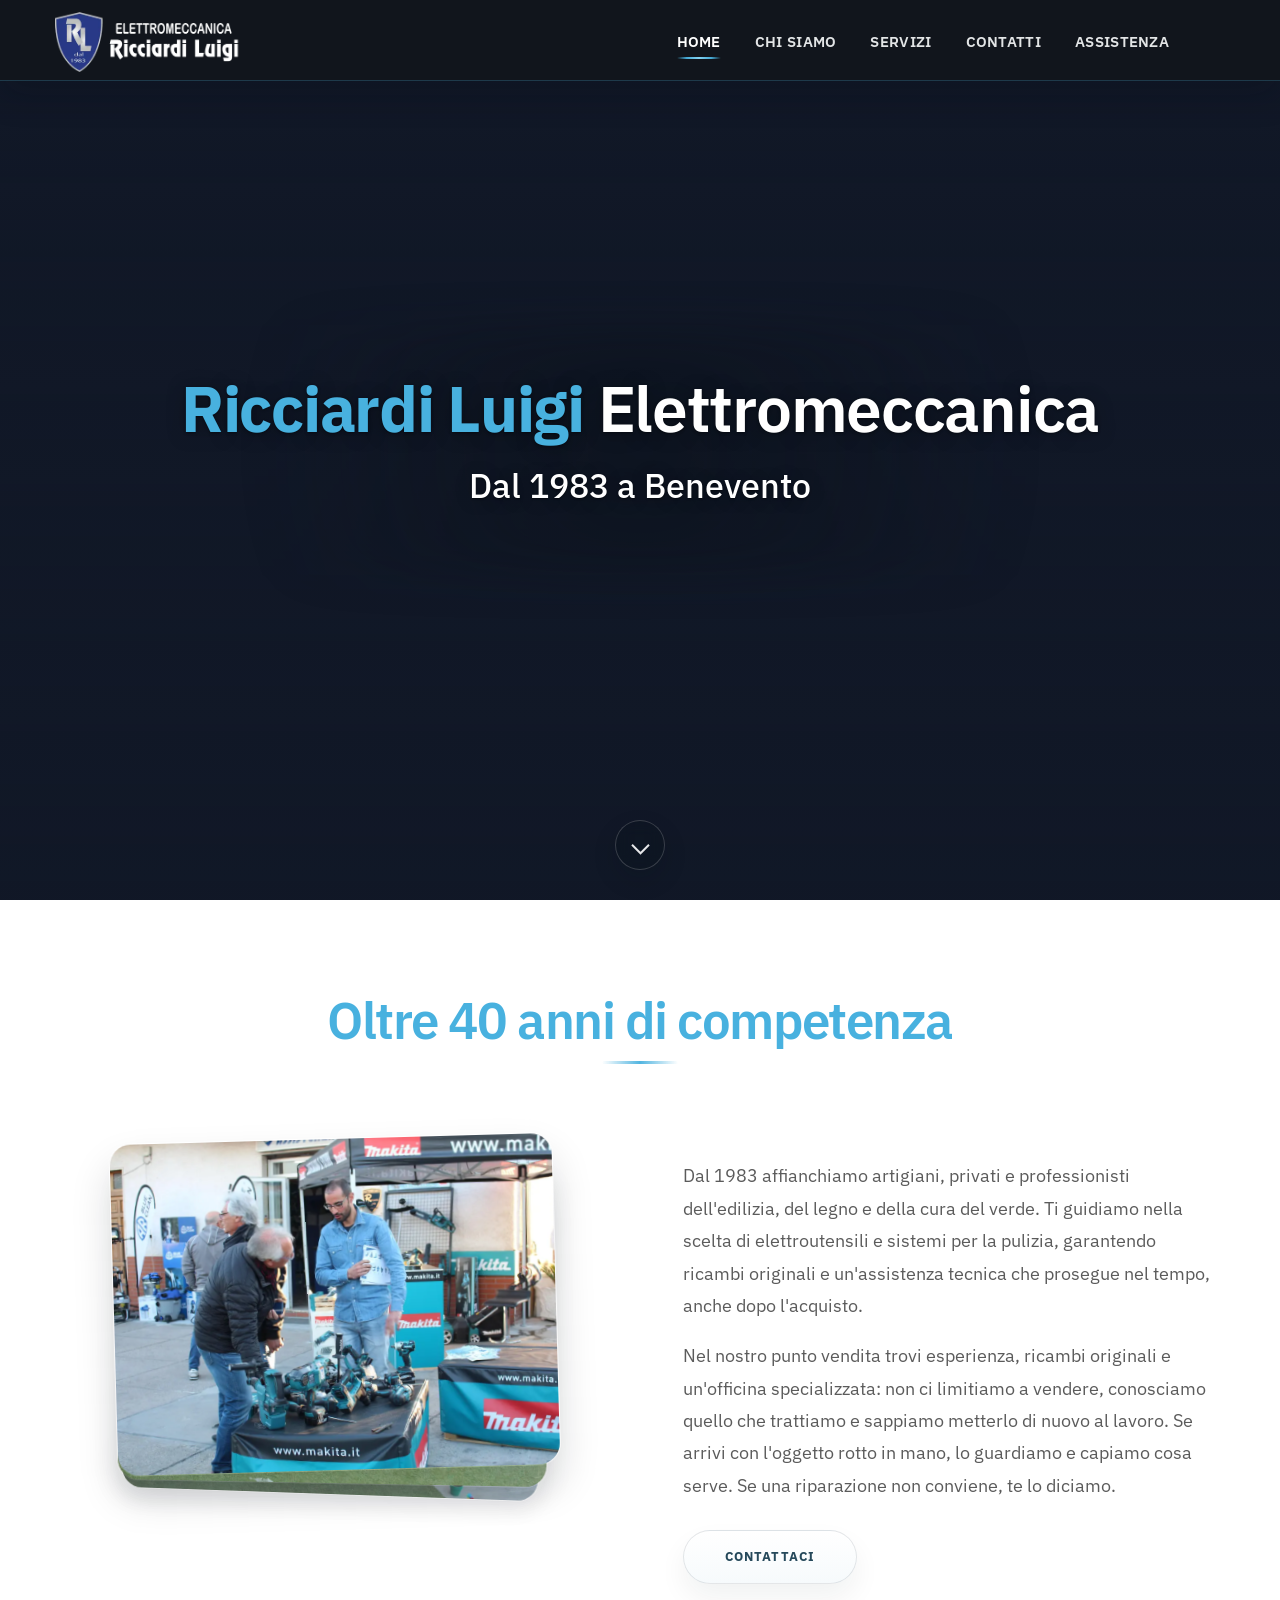
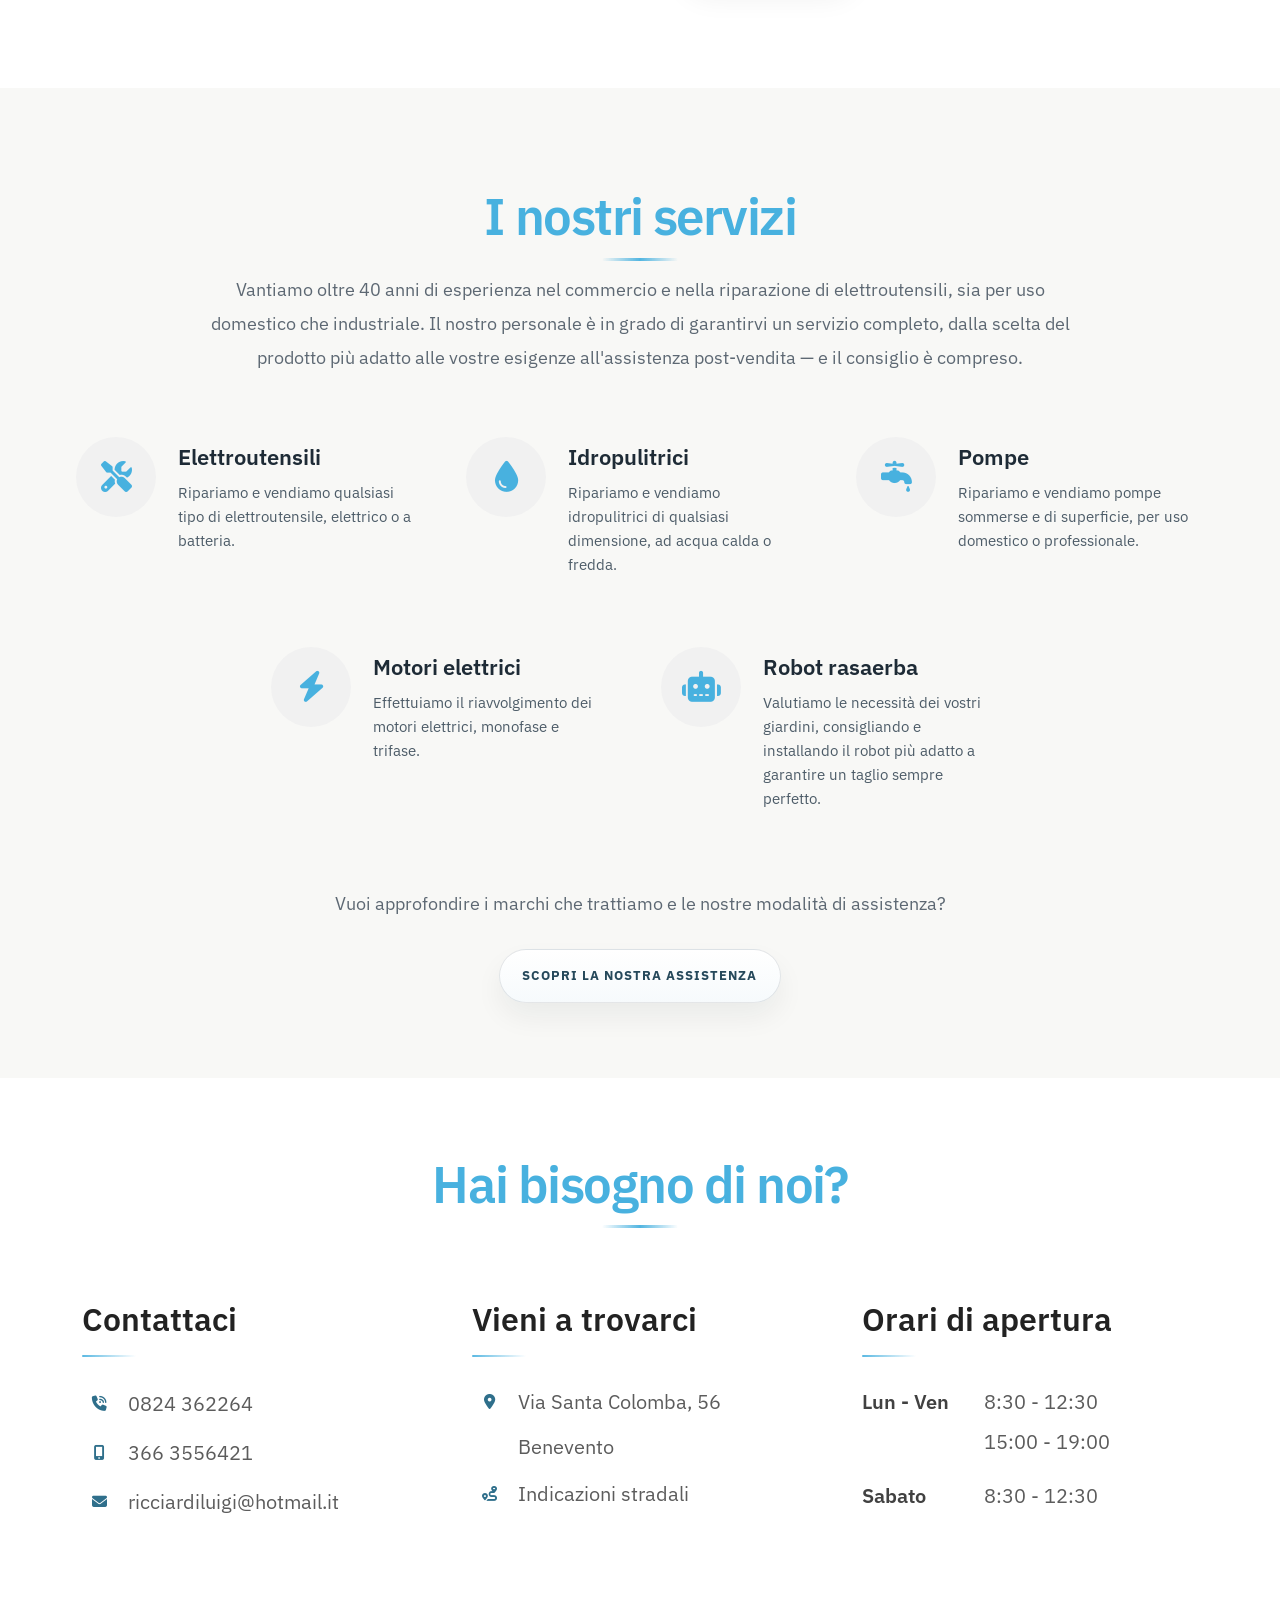
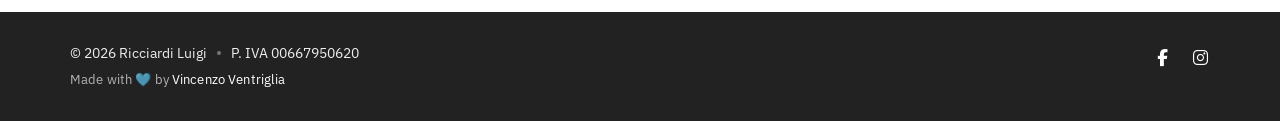
==== index.html @ 6ef73b4e "wider hero" ====
<!DOCTYPE html>
<html lang="it">
<head>
    <meta charset="utf-8">
    <meta name="viewport" content="width=device-width, initial-scale=1.0">
    <meta name="description" content="Assistenza tecnica autorizzata e vendita di elettroutensili, idropulitrici, pompe, robot rasaerba e motori elettrici a Benevento. Dal 1983.">
    <meta name="robots" content="index,follow,max-image-preview:large,max-snippet:-1,max-video-preview:-1">
    <meta name="author" content="Ricciardi Luigi Elettromeccanica">
    <meta name="application-name" content="Ricciardi Luigi Elettromeccanica">
    <meta name="apple-mobile-web-app-title" content="Ricciardi Luigi">
    <meta name="theme-color" content="#13161b">
    <title>Ricciardi Luigi Elettromeccanica | Assistenza e vendita a Benevento</title>
    <link rel="canonical" href="https://ricciardiluigi.it/">
    <link rel="alternate" hreflang="it-IT" href="https://ricciardiluigi.it/">
    <meta property="og:locale" content="it_IT">
    <meta property="og:type" content="website">
    <meta property="og:site_name" content="Ricciardi Luigi Elettromeccanica">
    <meta property="og:title" content="Ricciardi Luigi Elettromeccanica | Assistenza e vendita a Benevento">
    <meta property="og:description" content="Assistenza tecnica autorizzata e vendita di elettroutensili, idropulitrici, pompe, robot rasaerba e motori elettrici a Benevento. Dal 1983.">
    <meta property="og:url" content="https://ricciardiluigi.it/">
    <meta property="og:image" content="https://ricciardiluigi.it/images/about/about_1_desktop.webp">
    <meta property="og:image:secure_url" content="https://ricciardiluigi.it/images/about/about_1_desktop.webp">
    <meta property="og:image:alt" content="Ricciardi Luigi Elettromeccanica a Benevento">
    <meta name="twitter:card" content="summary_large_image">
    <meta name="twitter:title" content="Ricciardi Luigi Elettromeccanica | Assistenza e vendita a Benevento">
    <meta name="twitter:description" content="Assistenza tecnica autorizzata e vendita di elettroutensili, idropulitrici, pompe, robot rasaerba e motori elettrici a Benevento. Dal 1983.">
    <meta name="twitter:url" content="https://ricciardiluigi.it/">
    <meta name="twitter:image" content="https://ricciardiluigi.it/images/about/about_1_desktop.webp">
    <meta name="twitter:image:alt" content="Ricciardi Luigi Elettromeccanica a Benevento">
    <meta name="google-site-verification" content="jXuPhwhrOi7qUYsTatjvhVcsy7lvAktsvJ6uunIhx8E" />
    <link rel="preload" as="video" href="images/banner/banner_video_1.mp4" type="video/mp4">
    <script type="application/ld+json">
        {
            "@context": "https://schema.org",
            "@graph": [
                {
                    "@type": "WebSite",
                    "@id": "https://ricciardiluigi.it/#website",
                    "url": "https://ricciardiluigi.it/",
                    "name": "Ricciardi Luigi Elettromeccanica",
                    "alternateName": "Ricciardi Luigi",
                    "inLanguage": "it-IT"
                },
                {
                    "@type": "LocalBusiness",
                    "@id": "https://ricciardiluigi.it/#business",
                    "name": "Ricciardi Luigi Elettromeccanica",
                    "url": "https://ricciardiluigi.it/",
                    "image": "https://ricciardiluigi.it/images/about/about_1_desktop.webp",
                    "logo": "https://ricciardiluigi.it/images/logo_esteso.webp",
                    "description": "Assistenza tecnica autorizzata e vendita di elettroutensili, idropulitrici, pompe, robot rasaerba e motori elettrici a Benevento. Dal 1983.",
                    "telephone": "+39 0824 362264",
                    "email": "ricciardiluigi@hotmail.it",
                    "address": {
                        "@type": "PostalAddress",
                        "streetAddress": "Via Santa Colomba, 56",
                        "addressLocality": "Benevento",
                        "addressCountry": "IT"
                    },
                    "geo": {
                        "@type": "GeoCoordinates",
                        "latitude": 41.1160583,
                        "longitude": 14.7785231
                    },
                    "openingHoursSpecification": [
                        {
                            "@type": "OpeningHoursSpecification",
                            "dayOfWeek": [
                                "Monday",
                                "Tuesday",
                                "Wednesday",
                                "Thursday",
                                "Friday"
                            ],
                            "opens": "08:30",
                            "closes": "12:30"
                        },
                        {
                            "@type": "OpeningHoursSpecification",
                            "dayOfWeek": [
                                "Monday",
                                "Tuesday",
                                "Wednesday",
                                "Thursday",
                                "Friday"
                            ],
                            "opens": "15:00",
                            "closes": "19:00"
                        },
                        {
                            "@type": "OpeningHoursSpecification",
                            "dayOfWeek": "Saturday",
                            "opens": "08:30",
                            "closes": "12:30"
                        }
                    ],
                    "specialOpeningHoursSpecification": [
                        {
                            "@type": "OpeningHoursSpecification",
                            "dayOfWeek": "Saturday",
                            "opens": "00:00",
                            "closes": "00:00",
                            "validFrom": "2026-07-01",
                            "validThrough": "2026-08-31"
                        },
                        {
                            "@type": "OpeningHoursSpecification",
                            "dayOfWeek": [
                                "Monday",
                                "Tuesday",
                                "Wednesday",
                                "Thursday",
                                "Friday",
                                "Saturday",
                                "Sunday"
                            ],
                            "opens": "00:00",
                            "closes": "00:00",
                            "validFrom": "2026-08-08",
                            "validThrough": "2026-08-24"
                        }
                    ],
                    "sameAs": [
                        "https://www.facebook.com/ricciardiluigibn/",
                        "https://www.instagram.com/ricciardi_luigi_bn/"
                    ]
                }
            ]
        }
    </script>
	<!-- core CSS -->
    <link href="css/bootstrap.min.css" rel="stylesheet">
    <link rel="preconnect" href="https://fonts.googleapis.com">
    <link rel="preconnect" href="https://fonts.gstatic.com" crossorigin>
    <link href="https://fonts.googleapis.com/css2?family=IBM+Plex+Sans:wght@400;500;600;700&display=swap" rel="stylesheet">
    <link rel="preload" href="css/icons.css?v=20260712-01" as="style" onload="this.onload=null;this.rel='stylesheet'">
    <noscript><link href="css/icons.css?v=20260712-01" rel="stylesheet"></noscript>
    <link rel="preload" href="css/animate.min.css" as="style" onload="this.onload=null;this.rel='stylesheet'"> 
    <noscript><link href="css/animate.min.css" rel="stylesheet"></noscript>
    <link href="css/styles.css?v=20260721-04" rel="stylesheet"> 
    <link rel="icon" type="image/x-icon" href="/favicon.ico">
    <link rel="shortcut icon" href="/favicon.ico"> 
</head> 

<body id="home">

    <header id="header">
        <nav id="main-nav" class="navbar navbar-default navbar-fixed-top" role="banner">
            <div class="container">
                <div class="navbar-header">
                    <button type="button" class="navbar-toggle collapsed" data-toggle="collapse" data-target="#primary-nav" aria-expanded="false" aria-controls="primary-nav" aria-label="Apri menu">
                        <span class="sr-only">Apri menu di navigazione</span>
                        <span class="navbar-toggle__box" aria-hidden="true">
                            <span class="icon-bar"></span>
                            <span class="icon-bar"></span>
                            <span class="icon-bar"></span>
                        </span>
                    </button>
                    <a class="navbar-brand" href="/"><img src="images/logo_esteso.webp" alt="Ricciardi Luigi Elettromeccanica"></a>
                </div>
				
                <div id="primary-nav" class="collapse navbar-collapse navbar-right">
                    <ul class="nav navbar-nav">
                        <li class="scroll active"><a href="#home">Home</a></li> 
                        <li class="scroll nav-home-child"><a href="#about">Chi Siamo</a></li> 
                        <li class="scroll nav-home-child"><a href="#services">Servizi</a></li>
                        <li class="scroll nav-home-child"><a href="#contact-us">Contatti</a></li>
                        <li><a href="assistenza/index.html">Assistenza</a></li>
                        <li class="nav-mobile-only nav-assistenza-child"><a href="assistenza/index.html#domande-ricorrenti">Domande frequenti</a></li>
                        <!-- <li><a href="news/index.html">News</a></li> -->
                    </ul>
                </div>
            </div><!--/.container-->
        </nav><!--/nav-->
    </header><!--/header-->

    <section id="hero-banner">
                <div class="hero-mobile-slider is-booting" aria-hidden="true">
                    <div class="hero-mobile-slide is-active">
                        <video class="hero-mobile-video" autoplay muted playsinline preload="auto">
                            <source src="images/banner/banner_video_1.mp4" type="video/mp4">
                        </video>
                    </div>
                    <div class="hero-mobile-slide">
                        <video class="hero-mobile-video" muted playsinline preload="metadata">
                            <source src="images/banner/banner_video_2.mp4" type="video/mp4">
                        </video>
                    </div>
                    <div class="hero-mobile-slide">
                        <video class="hero-mobile-video" muted playsinline preload="metadata">
                            <source src="images/banner/banner_video_3.mp4" type="video/mp4">
                        </video>
                    </div>
                    <div class="hero-mobile-slide">
                        <video class="hero-mobile-video" muted playsinline preload="metadata">
                            <source src="images/banner/banner_video_4.mp4" type="video/mp4">
                        </video>
                    </div>
                </div>
            <div class="banner-inner">
                    <div class="container">
                        <div class="row">
                            <div class="col-sm-12">
                                    <h1><b>Ricciardi Luigi</b> Elettromeccanica</h1>
                                    <p>Dal 1983 a Benevento</p>
                            </div>
                        </div>
                    </div>
                    <a class="hero-scroll-cue" href="#about" aria-label="Scorri alla sezione Chi siamo">
                        <span class="hero-scroll-cue__arrow" aria-hidden="true"></span>
                    </a>
                </div>
    </section><!--/#main-slider-->
     
 <section id="about">
        <div class="container">

            <div class="section-header">
                <h2 class="section-title wow fadeInDown">Oltre 40 anni di competenza</h2>
                <!-- <p class="wow fadeInDown">Dal 1983 affianchiamo professionisti dell'edilizia, del legno e 
                    del giardinaggio con strumenti, ricambi e assistenza tecnica autorizzata. -->
            </div>

            <div class="about-showcase row">
                <div class="col-md-6 wow fadeInLeft" data-wow-duration="500ms" data-wow-delay="0ms">
                    <div class="about-visual">
                        <div class="about-stack" aria-label="Galleria fotografica aziendale">
                            <figure class="about-stack__card about-stack__card--detail-left is-back">
                                <div class="about-stack__media">
                                    <picture>
                                        <source media="(max-width: 767px)" srcset="images/about/about_2_mobile.webp" type="image/webp">
                                        <img class="img-responsive" src="images/about/about_2_desktop.webp" alt="" loading="eager" decoding="async">
                                    </picture>
                                </div>
                            </figure>
                            <figure class="about-stack__card about-stack__card--detail-right is-middle">
                                <div class="about-stack__media">
                                    <picture>
                                        <source media="(max-width: 767px)" srcset="images/about/about_3_mobile.webp" type="image/webp">
                                        <img class="img-responsive" src="images/about/about_3_desktop.webp" alt="" loading="eager" decoding="async">
                                    </picture>
                                </div>
                            </figure>
                            <figure class="about-stack__card about-stack__card--detail-center is-front">
                                <div class="about-stack__media">
                                    <picture>
                                        <source media="(max-width: 767px)" srcset="images/about/about_1_mobile.webp" type="image/webp">
                                        <img class="img-responsive" src="images/about/about_1_desktop.webp" alt="Azienda Ricciardi" loading="eager" fetchpriority="high" decoding="async">
                                    </picture>
                                </div>
                            </figure>
                        </div>
                    </div>
                </div>

                <div class="col-md-6 wow fadeInRight" data-wow-duration="500ms" data-wow-delay="80ms">
                    <div class="about-card">
                        <p>
                            Dal 1983 affianchiamo artigiani, privati e professionisti dell'edilizia, del legno e della cura del verde.
                            Ti guidiamo nella scelta di elettroutensili e sistemi per la pulizia, garantendo ricambi originali e un'assistenza tecnica 
                            che prosegue nel tempo, anche dopo l'acquisto.
                        </p>
                        <p>
                            Nel nostro punto vendita trovi esperienza, ricambi originali e un'officina specializzata: non ci limitiamo a vendere, conosciamo quello che trattiamo e sappiamo metterlo di nuovo al lavoro.
                            Se arrivi con l'oggetto rotto in mano, lo guardiamo e capiamo cosa serve. Se una riparazione non conviene, te lo diciamo.
                        </p>
                        <a class="about-link" href="#contact-us">Contattaci</a>
                    </div>
                </div>
            </div>
        </div>
    </section><!--/#about-->

 <section id="services" >
        <div class="container">

            <div class="section-header">
                <h2 class="section-title wow fadeInDown">I nostri servizi</h2>
                <p class="wow fadeInDown">Vantiamo oltre 40 anni di esperienza nel commercio e nella riparazione di elettroutensili, sia per uso domestico che industriale. Il nostro personale è in grado di garantirvi un servizio completo, dalla scelta del prodotto più adatto alle vostre esigenze all'assistenza post-vendita — e il consiglio è compreso.
                </p>
            </div>

            <div class="row">
                <div class="features">
                    <div class="col-md-4 col-sm-6 wow fadeInUp" data-wow-duration="300ms" data-wow-delay="0ms">
                        <div class="media service-box">
                            <div class="pull-left">
                                <i class="fa-solid fa-screwdriver-wrench"></i>
                            </div>
                            <div class="media-body">
                                <h4 class="media-heading">Elettroutensili</h4>
                                <p>Ripariamo e vendiamo qualsiasi tipo di elettroutensile, elettrico o a batteria.</p>
                            </div>
                        </div>
                    </div><!--/.col-md-4-->

                    <div class="col-md-4 col-sm-6 wow fadeInUp" data-wow-duration="300ms" data-wow-delay="100ms">
                        <div class="media service-box">
                            <div class="pull-left">
                                <i class="fa-solid fa-droplet"></i>
                            </div>
                            <div class="media-body">
                                <h4 class="media-heading">Idropulitrici</h4>
                                <p>Ripariamo e vendiamo idropulitrici di qualsiasi dimensione, ad acqua calda o fredda.</p>
                            </div>
                        </div>
                    </div><!--/.col-md-4-->

                    <div class="col-md-4 col-sm-6 wow fadeInUp" data-wow-duration="300ms" data-wow-delay="200ms">
                        <div class="media service-box">
                            <div class="pull-left">
                                <i class="fa-solid fa-faucet-drip"></i>
                            </div>
                            <div class="media-body">
                                <h4 class="media-heading">Pompe</h4>
                                <p>Ripariamo e vendiamo pompe sommerse e di superficie, per uso domestico o professionale.</p>
                            </div>
                        </div>
                    </div><!--/.col-md-4-->
                
                    <div class="col-md-4 col-sm-6 wow fadeInUp" data-wow-duration="300ms" data-wow-delay="300ms">
                        <div class="media service-box">
                            <div class="pull-left">
                                <i class="fa-solid fa-bolt"></i>
                            </div>
                            <div class="media-body">
                                <h4 class="media-heading">Motori elettrici</h4>
                                <p>Effettuiamo il riavvolgimento dei motori elettrici, monofase e trifase.</p>
                            </div>
                        </div>
                    </div><!--/.col-md-4-->

                    <div class="col-md-4 col-sm-6 wow fadeInUp" data-wow-duration="300ms" data-wow-delay="400ms">
                        <div class="media service-box">
                            <div class="pull-left">
                                <i class="fa-solid fa-robot"></i>
                            </div>
                            <div class="media-body">
                                <h4 class="media-heading">Robot rasaerba</h4>
                                <p>Valutiamo le necessità dei vostri giardini, consigliando e installando il robot più adatto a garantire un taglio sempre perfetto.</p>
                            </div>
                        </div>
                    </div><!--/.col-md-4-->

                </div>
            </div><!--/.row-->
            <div class="services-area__footer wow fadeInUp" data-wow-duration="400ms" data-wow-delay="80ms">
                <p>Vuoi approfondire i marchi che trattiamo e le nostre modalità di assistenza?</p>
                <a class="brand-area__cta" href="assistenza/index.html">Scopri la nostra assistenza</a>
            </div>
        </div><!--/.container-->
    </section><!--/#services-->

    <section id="contact-us">
        <div class="container">
            <div class="section-header">
                <h2 class="section-title wow fadeInDown">Hai bisogno di noi?</h2>
            </div>
        </div>
    </section>


    <section id="contact">
        <div class="container">
            <div class="contact-info">
                <div class="row">
                    <div class="col-sm-4">
                        <div class="contact-card wow fadeInUp" data-wow-duration="400ms" data-wow-delay="0ms">
                            <h3>Contattaci</h3>
                            <div class="contact-lines">
                                <p><a href="tel:+390824362264"><i class="fa-solid fa-phone-volume"></i>0824 362264</a></p>
                                <p><a href="tel:+393663556421"><i class="fa-solid fa-mobile-screen-button"></i>366 3556421</a></p>
                                <p><a href="mailto:ricciardiluigi@hotmail.it"><i class="fa-solid fa-envelope"></i>ricciardiluigi@hotmail.it</a></p>
                            </div>
                        </div>
                    </div>
                    <div class="col-sm-4">
                        <div class="contact-card wow fadeInUp" data-wow-duration="400ms" data-wow-delay="100ms">
                            <h3>Vieni a trovarci</h3>
                            <div class="contact-lines">
                                <p class="contact-lines__row"><i class="fa-solid fa-location-dot"></i><span class="contact-lines__text">Via Santa Colomba, 56</span></p>
                                <p class="contact-lines__row contact-lines__row--offset"><span class="contact-lines__text">Benevento</span></p>
                                <p><a href="https://www.google.com/maps/place/Ricciardi+Luigi+-+Elettromeccanica/@41.1159804,14.778148,19.75z/data=!3m1!5s0x133a30992977e887:0xa5146629eb7966c3!4m6!3m5!1s0x133a309fc67f7187:0xf5bf01117de4bbf4!8m2!3d41.1160583!4d14.7785231!16s%2Fg%2F1hc1ps30x" target="_blank" rel="noopener noreferrer"><i class="fa-solid fa-route"></i>Indicazioni stradali</a></p>
                            </div>
                        </div>
                    </div>
                    <div class="col-sm-4">
                        <div class="contact-card wow fadeInUp" data-wow-duration="400ms" data-wow-delay="200ms">
                            <h3>Orari di apertura</h3>
                            <div class="contact-lines contact-hours">
                                <div class="contact-hours__item">
                                    <span class="contact-hours__day">Lun - Ven</span>
                                    <span class="contact-hours__time">8:30 - 12:30</span>
                                    <span class="contact-hours__time contact-hours__time--secondary">15:00 - 19:00</span>
                                </div>
                                <div class="contact-hours__item">
                                    <span class="contact-hours__day">Sabato</span>
                                    <span class="contact-hours__time">8:30 - 12:30</span>
                                </div>
                            </div>
                        </div>
                    </div>
                </div>
            </div>
        </div>   
   </section><!--/#bottom-->

    <footer id="footer">
        <div class="container">
            <div class="row">
                <div class="col-sm-6">
                    <div class="footer-meta">
                        <div class="footer-meta__legal">
                            <span>&copy; 2026 Ricciardi Luigi</span>
                            <span class="footer-meta__separator" aria-hidden="true"></span>
                            <span>P. IVA 00667950620</span>
                        </div>
                        <div class="footer-meta__credit">Made with &#129653; by <a href="https://viventriglia.github.io/portfolio/" target="_blank" rel="noopener noreferrer">Vincenzo Ventriglia</a></div>
                    </div>
                </div>
                <div class="col-sm-6">
                    <ul class="social-icons">
                        <li><a href="https://www.facebook.com/ricciardiluigibn/" aria-label="Facebook"><i class="fa-brands fa-facebook-f"></i></a></li>
                        <li><a href="https://www.instagram.com/ricciardi_luigi_bn/" aria-label="Instagram"><i class="fa-brands fa-instagram"></i></a></li>
                    </ul>
                </div>
            </div>
        </div>
    </footer><!--/#footer-->

    <a id="tohash" class="back-to-top" href="#home" aria-label="Torna in alto">
        <svg class="back-to-top__progress" viewBox="0 0 60 60" aria-hidden="true" focusable="false">
            <circle class="back-to-top__progress-track" cx="30" cy="30" r="27"></circle>
            <circle class="back-to-top__progress-circle" cx="30" cy="30" r="27"></circle>
        </svg>
        <i class="fa-solid fa-arrow-up" aria-hidden="true"></i>
    </a>

    <script src="js/jquery.js"></script>
    <script src="js/bootstrap.min.js"></script> 
    <script src="js/wow.min.js"></script>
    <script src="js/custom-scripts.js?v=20260712-02"></script>
</body>
</html>
---- css/icons.css ----
/*!
 * Local icon subset based on Font Awesome Free 6.7.2.
 * Keeps the same visual rendering while loading only the icons used on this site.
 */

@font-face {
  font-family: "Ricciardi Icons Solid";
  font-style: normal;
  font-weight: 900;
  font-display: block;
  src: url("../webfonts/fa-solid-900.woff2") format("woff2");
}

@font-face {
  font-family: "Ricciardi Icons Brands";
  font-style: normal;
  font-weight: 400;
  font-display: block;
  src: url("../webfonts/fa-brands-400.woff2") format("woff2");
}

.fa-solid,
.fa-brands {
  -webkit-font-smoothing: antialiased;
  -moz-osx-font-smoothing: grayscale;
  display: inline-block;
  font-style: normal;
  font-variant: normal;
  line-height: 1;
  text-rendering: auto;
}

.fa-solid {
  font-family: "Ricciardi Icons Solid";
  font-weight: 900;
}

.fa-brands {
  font-family: "Ricciardi Icons Brands";
  font-weight: 400;
}

.fa-solid::before,
.fa-brands::before {
  content: var(--fa);
}

.fa-house { --fa: "\f015"; }
.fa-screwdriver-wrench { --fa: "\f7d9"; }
.fa-droplet { --fa: "\f043"; }
.fa-faucet-drip { --fa: "\e006"; }
.fa-bolt { --fa: "\f0e7"; }
.fa-robot { --fa: "\f544"; }
.fa-chevron-left { --fa: "\f053"; }
.fa-chevron-right { --fa: "\f054"; }
.fa-phone-volume { --fa: "\f2a0"; }
.fa-mobile-screen-button { --fa: "\f3cd"; }
.fa-envelope { --fa: "\f0e0"; }
.fa-location-dot { --fa: "\f3c5"; }
.fa-route { --fa: "\f4d7"; }
.fa-sailboat { --fa: "\e445"; }
.fa-facebook-f { --fa: "\f39e"; }
.fa-instagram { --fa: "\f16d"; }
.fa-arrow-up { --fa: "\f062"; }
---- css/icons.css ----
/*!
 * Local icon subset based on Font Awesome Free 6.7.2.
 * Keeps the same visual rendering while loading only the icons used on this site.
 */

@font-face {
  font-family: "Ricciardi Icons Solid";
  font-style: normal;
  font-weight: 900;
  font-display: block;
  src: url("../webfonts/fa-solid-900.woff2") format("woff2");
}

@font-face {
  font-family: "Ricciardi Icons Brands";
  font-style: normal;
  font-weight: 400;
  font-display: block;
  src: url("../webfonts/fa-brands-400.woff2") format("woff2");
}

.fa-solid,
.fa-brands {
  -webkit-font-smoothing: antialiased;
  -moz-osx-font-smoothing: grayscale;
  display: inline-block;
  font-style: normal;
  font-variant: normal;
  line-height: 1;
  text-rendering: auto;
}

.fa-solid {
  font-family: "Ricciardi Icons Solid";
  font-weight: 900;
}

.fa-brands {
  font-family: "Ricciardi Icons Brands";
  font-weight: 400;
}

.fa-solid::before,
.fa-brands::before {
  content: var(--fa);
}

.fa-house { --fa: "\f015"; }
.fa-screwdriver-wrench { --fa: "\f7d9"; }
.fa-droplet { --fa: "\f043"; }
.fa-faucet-drip { --fa: "\e006"; }
.fa-bolt { --fa: "\f0e7"; }
.fa-robot { --fa: "\f544"; }
.fa-chevron-left { --fa: "\f053"; }
.fa-chevron-right { --fa: "\f054"; }
.fa-phone-volume { --fa: "\f2a0"; }
.fa-mobile-screen-button { --fa: "\f3cd"; }
.fa-envelope { --fa: "\f0e0"; }
.fa-location-dot { --fa: "\f3c5"; }
.fa-route { --fa: "\f4d7"; }
.fa-sailboat { --fa: "\e445"; }
.fa-facebook-f { --fa: "\f39e"; }
.fa-instagram { --fa: "\f16d"; }
.fa-arrow-up { --fa: "\f062"; }
---- css/styles.css ----
/*
Author: webthemez.com
Author URL: http://webthemez.com
*/
/*************************
*******Typography******
**************************/
html,
body {
  overflow-x: hidden;
}

body {
  padding-top: 100px;
  background: #fff;
  font-family: 'IBM Plex Sans', sans-serif;
  font-weight: 400;
  color: #282828;
  line-height: 26px;
  padding: 0;
}
h1,
h2,
h3,
h4,
h5,
h6 {
  font-weight: 600;
  font-family: 'IBM Plex Sans', sans-serif;
}
a {
  color: #45aed6;
  -webkit-transition: color 400ms, background-color 400ms;
  -moz-transition: color 400ms, background-color 400ms;
  -o-transition: color 400ms, background-color 400ms;
  transition: color 400ms, background-color 400ms;
}
a:hover,
a:focus {
  text-decoration: none;
  color: #2a95be;
}
hr {
  border-top: 1px solid #e5e5e5;
  border-bottom: 1px solid #fff;
}
.section-header {
  display: grid;
  justify-items: center;
  row-gap: 28px;
  margin-bottom: 56px;
}
.section-header p{
  max-width: 860px;
  margin: 0 auto;
  text-align:center;
  font-size: 18px;
  line-height: 1.9;
  color: #5d6873;
}
.section-header .section-title {
  font-size: clamp(38px, 4vw, 56px);
  color: #48B1DF;
  position: relative;
  padding-bottom: 0;
  margin: 0;
  display: block;
  text-align: center;
  border-bottom: 0;
  letter-spacing: -0.03em;
}
.section-header .section-title:before {
  content: "";
  position: absolute;
  left: 50%;
  bottom: -16px;
  width: 76px;
  height: 3px;
  transform: translateX(-50%);
  background: linear-gradient(90deg, rgba(72, 177, 223, 0), rgba(72, 177, 223, 0.95) 50%, rgba(72, 177, 223, 0));
  border-radius: 999px;
  margin: 0 auto;
}

.navbar-nav>li>a {
text-transform: uppercase;
}
/*************************
*******Header******
**************************/
#main-nav.navbar-default {
  background: rgba(19, 22, 27, 0.96);
  border-bottom: 1px solid rgba(72, 177, 223, 0.28);
  will-change: transform;
  -webkit-backface-visibility: hidden;
  backface-visibility: hidden;
}
.navbar.navbar-default {
  border: 0;
  border-radius: 0;
  margin-bottom: 0;
}
.navbar-default .navbar-collapse,
.navbar-default .navbar-form {
  border-color: transparent;
}
.navbar.navbar-default .navbar-toggle {
  width: 50px;
  height: 46px;
  margin: 18px 15px 0 0;
  padding: 0;
  border: 1px solid rgba(72, 177, 223, 0.22);
  border-radius: 14px;
  background: rgba(255, 255, 255, 0.04);
  transition: background-color 220ms ease, border-color 220ms ease, transform 220ms ease;
}
.navbar.navbar-default .navbar-toggle:hover,
.navbar.navbar-default .navbar-toggle:focus {
  background: rgba(72, 177, 223, 0.12);
  border-color: rgba(72, 177, 223, 0.42);
}
.navbar.navbar-default .navbar-toggle:focus {
  outline: none;
}
.navbar-toggle__box {
  position: relative;
  display: block;
  width: 20px;
  height: 14px;
  margin: 0 auto;
}
.navbar.navbar-default .navbar-toggle .icon-bar {
  position: absolute;
  left: 0;
  width: 100%;
  height: 2px;
  margin: 0;
  border-radius: 999px;
  background: #f6fbff;
  transition: top 220ms ease, transform 220ms ease, opacity 180ms ease, background-color 220ms ease;
}
.navbar.navbar-default .navbar-toggle .icon-bar:nth-child(1) {
  top: 0;
}
.navbar.navbar-default .navbar-toggle .icon-bar:nth-child(2) {
  top: 6px;
}
.navbar.navbar-default .navbar-toggle .icon-bar:nth-child(3) {
  top: 12px;
}
.navbar.navbar-default .navbar-toggle:not(.collapsed) .icon-bar:nth-child(1) {
  top: 6px;
  transform: rotate(45deg);
}
.navbar.navbar-default .navbar-toggle:not(.collapsed) .icon-bar:nth-child(2) {
  opacity: 0;
}
.navbar.navbar-default .navbar-toggle:not(.collapsed) .icon-bar:nth-child(3) {
  top: 6px;
  transform: rotate(-45deg);
}
.navbar.navbar-default .navbar-brand {
  height: auto;
  padding: 10px 15px 8px;
}
.navbar-brand img {
  height: 60px;
  max-width: 240px;
  width: auto;
  display: block;
}
#main-nav.navbar-default .navbar-collapse {
  clear: both;
  margin: 10px 15px 14px;
  padding: 10px;
  border-top: 0;
  border-radius: 20px;
  background: rgba(16, 19, 24, 0.96);
  box-shadow: 0 18px 40px rgba(10, 15, 20, 0.26);
}
#main-nav.navbar-default .navbar-nav {
  float: none;
  margin: 0;
}
#main-nav.navbar-default .navbar-nav > li {
  float: none;
  border: 0;
}
#main-nav.navbar-default .navbar-nav > li + li {
  margin-top: 4px;
}
#main-nav.navbar-default .navbar-nav > li > a {
  position: relative;
  padding: 14px 16px;
  border-radius: 14px;
  background: transparent;
  color: rgba(245, 247, 248, 0.92);
  font-size: 14px;
  font-weight: 600;
  letter-spacing: 0.04em;
  transition: color 220ms ease, background-color 220ms ease, box-shadow 220ms ease;
}
#main-nav.navbar-default .navbar-nav > li > a.nav-home-link {
  min-width: 50px;
  text-align: center;
}
#main-nav.navbar-default .navbar-nav > li > a.nav-home-link i {
  font-size: 16px;
  vertical-align: middle;
}
#main-nav.navbar-default .navbar-nav > li > a:hover,
#main-nav.navbar-default .navbar-nav > li > a:focus {
  color: #ffffff;
  background: rgba(72, 177, 223, 0.12);
}
#main-nav.navbar-default .navbar-nav > li.active > a,
#main-nav.navbar-default .navbar-nav > li.open > a {
  color: #ffffff;
  background: rgba(72, 177, 223, 0.12);
  box-shadow: inset 2px 0 0 #48B1DF;
}
#main-nav.navbar-default .navbar-nav > li > a:focus {
    outline: none;
  }
#main-nav.navbar-default .navbar-nav > li.nav-home-child > a {
    padding-left: 32px;
  }
#main-nav.navbar-default .navbar-nav > li.nav-assistenza-child > a {
    padding-left: 32px;
  }
.nav-mobile-only {
    display: list-item;
  }
 

@media only screen and (min-width: 768px) {
  #main-nav.navbar-default { 
    background: rgba(19, 22, 27, 0.84);
    border-bottom: 1px solid rgba(72, 177, 223, 0.24);
    -webkit-box-shadow: 0 14px 34px rgba(8, 12, 18, 0.2);
    box-shadow: 0 14px 34px rgba(8, 12, 18, 0.2);
    -webkit-backdrop-filter: blur(14px);
    backdrop-filter: blur(14px);
  }
  #main-nav.navbar-default .container {
    display: flex;
    align-items: center;
    justify-content: space-between;
  }
  #main-nav.navbar-default .navbar-header {
    float: none;
    display: flex;
    align-items: center;
    flex: 0 0 auto;
  }
  .navbar.navbar-default .navbar-brand {
    padding: 12px 0 8px;
  }
  #main-nav.navbar-default .navbar-collapse {
    float: none !important;
    clear: none;
    margin-left: auto;
    margin-top: 0;
    margin-bottom: 0;
    padding: 0;
    border-top: 0;
    border-radius: 0;
    background: transparent;
    box-shadow: none;
  }
  #main-nav.navbar-default .navbar-nav {
    float: none;
    display: flex;
    align-items: center;
    gap: 6px;
    margin: 0;
    border: 0;
  }
  #main-nav.navbar-default .navbar-nav > li + li {
    margin-top: 0;
  }
  #main-nav.navbar-default .navbar-nav > li.nav-home-child > a {
    padding-left: 14px;
  }
  #main-nav.navbar-default .navbar-nav > li.nav-assistenza-child > a {
    display: none;
  }
  .navbar-nav>li {
    float: none;
    border: 0;
  }
  #main-nav.navbar-default .navbar-nav > li > a {
    position: relative;
    overflow: hidden;
    padding: 22px 14px 18px;
    border-bottom: 0;
    border-radius: 0;
    background: transparent;
    color: rgba(245, 247, 248, 0.92);
    font-size: 15px;
    font-weight: 600;
    line-height: 1.1;
    letter-spacing: 0.02em;
    transition: color 220ms ease, background-color 220ms ease, box-shadow 220ms ease, transform 220ms ease;
  }
  #main-nav.navbar-default .navbar-nav > li > a.nav-home-link {
    min-width: 44px;
    padding-left: 12px;
    padding-right: 12px;
  }
  #main-nav.navbar-default .navbar-nav > li > a:before {
    content: "";
    position: absolute;
    inset: 0;
    background:
      radial-gradient(circle 84px at var(--nav-glow-x, 50%) var(--nav-glow-y, 50%), rgba(72, 177, 223, 0.2), rgba(72, 177, 223, 0.07) 40%, transparent 74%);
    opacity: 0;
    transition: opacity 220ms ease;
    pointer-events: none;
    display: none;
  }
  #main-nav.navbar-default .navbar-nav > li > a:after {
    content: "";
    position: absolute;
    left: 14px;
    right: 14px;
    bottom: 9px;
    height: 2px;
    border-radius: 999px;
    background: linear-gradient(90deg, rgba(72, 177, 223, 0), rgba(72, 177, 223, 0.95) 22%, rgba(139, 222, 255, 0.95) 50%, rgba(72, 177, 223, 0.95) 78%, rgba(72, 177, 223, 0));
    transform: scaleX(0.4);
    opacity: 0;
    transition: transform 220ms ease, opacity 220ms ease;
    pointer-events: none;
  }
  .navbar-default .navbar-nav>li>a {
    color: #f5f7f8;
  }
  #main-nav.navbar-default .navbar-nav > li.active > a,
  #main-nav.navbar-default .navbar-nav > li.open > a,
  #main-nav.navbar-default .navbar-nav > li:hover > a {
    background: transparent;
    color: #ffffff;
    box-shadow: none;
    transform: none;
  }
  #main-nav.navbar-default .navbar-nav > li.active > a:after,
  #main-nav.navbar-default .navbar-nav > li.open > a:after,
  #main-nav.navbar-default .navbar-nav > li:hover > a:after,
  #main-nav.navbar-default .navbar-nav > li > a:focus-visible:after {
    transform: scaleX(1);
    opacity: 1;
  }
  #main-nav.navbar-default .navbar-nav > li > a:focus {
    outline: none;
    background: transparent;
  }
  .navbar-brand img {
    height: 64px;
    max-width: 280px;
  }
}

#hero-banner{
  position: relative;
  overflow: hidden;
  min-height: 100vh;
  min-height: 100svh;
  background: #111827;
  color:#fff;
}
#hero-banner:before {
  content: "";
  position: absolute;
  inset: 0;
  background: linear-gradient(180deg, rgba(17, 24, 39, 0.55) 0%, rgba(17, 24, 39, 0.35) 30%, rgba(17, 24, 39, 0.68) 100%);
  z-index: 1;
  pointer-events: none;
}
#hero-banner.item {
  min-height: 558px;
  background-repeat: no-repeat;
  background-position: 50% 0;
  background-size: cover;
}
#hero-banner .banner-inner {
  position: relative;
  z-index: 2;
  width: 100%;
  min-height: 100vh;
  min-height: 100svh;
  display: flex;
  align-items: center;
}
#hero-banner .banner-inner .container {
  width: 100%;
}
#hero-banner .banner-inner .col-sm-12 {
  position: relative;
  -webkit-user-select: none;
  user-select: none;
}
#hero-banner .banner-inner .col-sm-12:before {
  content: "";
  position: absolute;
  left: 50%;
  top: 50%;
  width: min(86vw, 920px);
  height: min(42vh, 250px);
  transform: translate(-50%, -50%);
  background: radial-gradient(circle at center, rgba(10, 16, 24, 0.42) 0%, rgba(10, 16, 24, 0.24) 40%, rgba(10, 16, 24, 0.08) 65%, rgba(10, 16, 24, 0) 80%);
  filter: blur(20px);
  pointer-events: none;
  z-index: 0;
}
.hero-mobile-slider {
  display: block;
  position: absolute;
  inset: 0;
  z-index: 0;
}
.hero-mobile-slide {
  position: absolute;
  inset: 0;
  opacity: 0;
  transform: scale(1.04);
  transition: opacity 1200ms ease, transform 6800ms ease;
}
.hero-mobile-slider.is-booting .hero-mobile-slide:first-child {
  opacity: 0.82;
  transform: scale(1.06);
}
.hero-mobile-slide.is-active {
  opacity: 1;
  transform: scale(1);
}
.hero-mobile-slide video {
  width: 100%;
  height: 100%;
  object-fit: cover;
  object-position: center;
  display: block;
}
.hero-scroll-cue {
  position: absolute;
  left: 50%;
  bottom: max(30px, calc(20px + env(safe-area-inset-bottom, 0px)));
  display: inline-flex;
  align-items: center;
  justify-content: center;
  width: 50px;
  height: 50px;
  margin-left: -25px;
  border-radius: 999px;
  border: 1px solid rgba(255, 255, 255, 0.18);
  background: rgba(9, 15, 24, 0.2);
  box-shadow: 0 10px 24px rgba(8, 12, 18, 0.14);
  backdrop-filter: blur(8px);
  -webkit-backdrop-filter: blur(8px);
  z-index: 3;
  animation: heroScrollNudge 1.9s ease-in-out infinite;
  transition: background-color 220ms ease, border-color 220ms ease, transform 220ms ease;
}
.hero-scroll-cue__arrow {
  display: block;
  width: 13px;
  height: 13px;
  border-right: 2px solid rgba(255, 255, 255, 0.9);
  border-bottom: 2px solid rgba(255, 255, 255, 0.9);
  transform: rotate(45deg);
}
.hero-scroll-cue:hover,
.hero-scroll-cue:focus {
  background: rgba(72, 177, 223, 0.14);
  border-color: rgba(72, 177, 223, 0.34);
  transform: translateY(-2px);
  outline: none;
}
.hero-scroll-cue:hover .hero-scroll-cue__arrow,
.hero-scroll-cue:focus .hero-scroll-cue__arrow {
  border-color: #ffffff;
}
body.has-site-notice .hero-scroll-cue {
  bottom: calc(var(--site-notice-height, 0px) + max(30px, calc(env(safe-area-inset-bottom, 0px) + 30px)));
}
#hero-banner h1,
#hero-banner h2 {
  margin: 0;
  font-size: 64px;
  line-height: 1.1; 
  font-weight: 600;
  letter-spacing: -0.02em;
  text-align:center;
  position: relative;
  z-index: 1;
  text-shadow: 0 2px 18px rgba(0, 0, 0, 0.34), 0 1px 3px rgba(0, 0, 0, 0.4);
}
#hero-banner h1 b,
#hero-banner h2 b{
color:#48B1DF;
}
#hero-banner p { 
  font-size: 34px; 
  margin: 20px 0 20px;
  line-height: 1.3; 
  font-weight: 500;
  text-align:center;
  position: relative;
  z-index: 1;
  text-shadow: 0 2px 16px rgba(0, 0, 0, 0.32), 0 1px 2px rgba(0, 0, 0, 0.42);
}
#hero-banner .banner-inner h1 > span,
#hero-banner .banner-inner h2 > span {
  color: #45aed6;
}
 
#services {
  padding: 100px 0 75px;
  background: #f8f8f6;
}
.features {
  display: flex;
  flex-wrap: wrap;
}
.features > [class*="col-"] {
  display: flex;
  margin-bottom: 30px;
}
@media only screen and (min-width: 992px) {
  #services .features {
    display: grid;
    grid-template-columns: repeat(6, minmax(0, 1fr));
    align-items: stretch;
  }
  #services .features > [class*="col-"] {
    float: none;
    width: auto;
    margin-bottom: 30px;
    grid-column: span 2;
  }
  #services .features > [class*="col-"]:nth-child(4) {
    grid-column: 2 / span 2;
  }
  #services .features > [class*="col-"]:nth-child(5) {
    grid-column: 4 / span 2;
  }
}
.media.service-box {
  margin: 0;
  padding: 12px 18px 12px 108px;
  position: relative;
  width: 100%;
  min-height: 180px;
  background: transparent;
  border: 0;
  box-shadow: none;
  transition: transform 200ms ease;
}
.media.service-box .pull-left {
  margin-right: 20px;
}
.media.service-box .pull-left > i {
  font-size: 31px;
  line-height: 52px;
  text-align: center;
  width: 80px; 
  color: #48B1DF;
  transition: transform 200ms ease, background-color 200ms ease, color 200ms ease;
  position: absolute;
  padding: 14px;
  left: 6px;
  top: 6px;
  vertical-align: middle;
  background: #f1f1f1;
  border-radius: 50%;
  height: 80px;
}
.features .media.service-box .pull-left > i{
color: #48B1DF;
}
.media.service-box .media-heading {
  margin-bottom: 10px;
  font-size: 22px;
  line-height: 1.25;
  font-weight: 600;
  color: #1e2b36;
}
.media.service-box p {
  margin: 0;
  font-size: 15px;
  line-height: 1.6;
  font-weight: 400;
  color: #4d5c68;
}
@media (hover: hover) and (pointer: fine) {
  .media.service-box:hover {
    transform: translateY(-2px);
  }
  .media.service-box:hover .pull-left > i {
    transform: scale(1.03);
    background: #dff1fb;
    color: #0f6c95;
  }
  .media.service-box:hover .media-heading {
    color: #0f6c95;
  }
}
.brand-area {
  padding: 96px 0 68px;
  background: #ffffff;
}
.brand-area .section-header {
  margin-bottom: 42px;
}
.brand-area .section-header p {
  max-width: 860px;
  margin: 0 auto;
  line-height: 1.8;
  color: #5c5c5c;
}
.brand-carousel {
  position: relative;
  padding: 0 62px;
}
.brand-carousel__viewport {
  overflow: hidden;
  padding-top: 8px;
  padding-bottom: 12px;
}
.brand-carousel__track {
  display: flex;
  transition: transform 420ms ease;
  will-change: transform;
}
.brand-page {
  min-width: 100%;
  flex: 0 0 100%;
  display: grid;
  grid-template-columns: repeat(var(--brand-columns, 5), minmax(0, 1fr));
  gap: 18px 22px;
  justify-items: center;
  align-items: stretch;
}
.brand-item {
  min-width: 0;
  width: 100%;
  max-width: 210px;
}
.brand-logo-slot {
  position: relative;
  overflow: hidden;
  margin: 0;
  width: 100%;
  height: 102px;
  display: flex;
  align-items: center;
  justify-content: center;
  padding: 18px 24px;
  border: 1px solid #ebebe6;
  border-radius: 12px;
  background: #ffffff;
  transition: border-color 220ms ease, box-shadow 220ms ease, transform 220ms ease;
}
.brand-logo-slot::after {
  content: "";
  position: absolute;
  inset: 0;
  background: linear-gradient(180deg, rgba(255, 255, 255, 0) 38%, rgba(34, 34, 34, 0.08) 100%);
  opacity: 0;
  transition: opacity 220ms ease;
}
.brand-logo-slot img {
  position: relative;
  z-index: 1;
  max-width: 82%;
  max-height: 52px;
  width: auto;
  height: auto;
  object-fit: contain;
  transition: transform 220ms ease, opacity 220ms ease;
}
.brand-logo-slot__label {
  position: absolute;
  right: 10px;
  bottom: 10px;
  left: 10px;
  z-index: 1;
  margin: 0;
  padding: 7px 10px;
  border-radius: 999px;
  background: rgba(34, 34, 34, 0.86);
  color: #ffffff;
  font-size: 11px;
  font-weight: 700;
  letter-spacing: 0.08em;
  line-height: 1.2;
  text-align: center;
  text-transform: uppercase;
  opacity: 0;
  pointer-events: none;
  transform: translateY(8px);
  transition: opacity 220ms ease, transform 220ms ease;
}
.brand-carousel__arrow {
  position: absolute;
  top: 50%;
  width: 42px;
  height: 42px;
  margin-top: -21px;
  border: 1px solid #e7e7e1;
  border-radius: 50%;
  background: #ffffff;
  color: #5c5c5c;
  transition: color 220ms ease, border-color 220ms ease, box-shadow 220ms ease, opacity 220ms ease;
}
.brand-carousel__arrow--prev {
  left: 0;
}
.brand-carousel__arrow--next {
  right: 0;
}
.brand-carousel__arrow[disabled] {
  opacity: 0.35;
  cursor: default;
}
.brand-carousel.is-single-page {
  padding-left: 0;
  padding-right: 0;
}
.brand-carousel.is-single-page .brand-carousel__arrow {
  display: none;
}
.brand-area__footer {
  max-width: 720px;
  margin: 36px auto 0;
  text-align: center;
}
.services-area__footer {
  max-width: 720px;
  margin: 34px auto 0;
  text-align: center;
}
.brand-area__footer p {
  margin: 0 0 18px;
  font-size: 17px;
  line-height: 1.8;
  color: #5d6873;
}
.services-area__footer p {
  margin: 0 0 18px;
  font-size: 18px;
  line-height: 1.9;
  font-weight: 400;
  color: #5d6873;
}
.page-shell {
  min-height: 100vh;
  padding: 148px 0 88px;
  background: #ffffff;
}
.support-page-shell {
    min-height: 0;
    padding-bottom: 82px;
  }
.page-shell .brand-area {
    padding: 0;
    background: transparent;
  }
.page-shell .brand-area__footer {
    margin-top: 32px;
  }
.support-questions-area {
  padding: 92px 0 96px;
  background: #f8f8f6;
}
.support-questions-header {
  margin-bottom: 38px;
}
.page-content {
  max-width: 940px;
  margin: 0 auto;
  padding: 30px 34px 34px;
  border: 1px solid #e6edf1;
  border-radius: 24px;
  background: #ffffff;
  box-shadow: 0 22px 42px rgba(12, 18, 26, 0.08);
}
.support-questions {
  display: grid;
  gap: 0;
}
.support-question {
  padding: 20px 0;
  border-bottom: 1px solid #e6edf1;
}
.support-question:first-child {
  padding-top: 0;
}
.support-question:last-child {
  padding-bottom: 0;
  border-bottom: 0;
}
.support-question summary {
  position: relative;
  padding: 0 34px 0 0;
  list-style: none;
  cursor: pointer;
  font-size: 22px;
  line-height: 1.4;
  font-weight: 600;
  color: #1f2d37;
}
.support-question summary::-webkit-details-marker {
  display: none;
}
.support-question summary::after {
  content: "+";
  position: absolute;
  right: 0;
  top: 2px;
  color: #48B1DF;
  font-size: 24px;
  line-height: 1;
  font-weight: 500;
}
.support-question[open] summary::after {
  content: "−";
}
.support-question p {
  margin: 14px 0 0;
  font-size: 18px;
  line-height: 1.8;
  color: #5d6873;
}
.news-grid {
  display: grid;
  grid-template-columns: repeat(3, minmax(0, 1fr));
  gap: 24px;
}
.news-card {
  padding: 26px 24px;
  border: 1px solid #e6edf1;
  border-radius: 18px;
  background: #ffffff;
  box-shadow: 0 14px 28px rgba(15, 23, 33, 0.04);
}
.news-card__meta {
  display: inline-block;
  margin-bottom: 14px;
  font-size: 12px;
  font-weight: 700;
  letter-spacing: 0.08em;
  text-transform: uppercase;
  color: #48B1DF;
}
.news-card h3 {
  margin: 0 0 14px;
  font-size: 24px;
  line-height: 1.3;
  color: #1f2d37;
}
.news-card p {
  margin: 0;
  font-size: 17px;
  line-height: 1.8;
  color: #5d6873;
}
.about-link,
.brand-area__cta {
  position: relative;
  display: inline-flex;
  align-items: center;
  justify-content: center;
  min-width: 174px;
  margin-top: 10px;
  padding: 13px 22px;
  border: 1px solid rgba(33, 53, 67, 0.12);
  border-radius: 999px;
  background: linear-gradient(180deg, rgba(255, 255, 255, 0.96) 0%, rgba(246, 250, 252, 0.96) 100%);
  font-size: 13px;
  font-weight: 700;
  letter-spacing: 0.08em;
  text-transform: uppercase;
  color: #26495b;
  box-shadow: 0 14px 28px rgba(18, 27, 34, 0.06), inset 0 1px 0 rgba(255, 255, 255, 0.88);
  transition: background-color 360ms ease, border-color 360ms ease, color 360ms ease, transform 360ms ease, box-shadow 360ms ease;
}
.about-link:hover,
.about-link:focus,
.brand-area__cta:hover,
.brand-area__cta:focus {
  color: #ffffff;
  background: linear-gradient(135deg, rgba(34, 34, 34, 0.88) 0%, rgba(34, 34, 34, 0.72) 100%);
  border-color: rgba(72, 177, 223, 0.2);
  box-shadow: 0 18px 34px rgba(14, 22, 29, 0.1);
  transform: translateY(-2px);
}
@media (hover: hover) and (pointer: fine) {
  .brand-logo-slot:hover {
    transform: translateY(-2px);
    border-color: #d6e7ef;
    box-shadow: 0 16px 26px rgba(34, 34, 34, 0.05);
  }
  .brand-logo-slot:hover::after {
    opacity: 1;
  }
  .brand-logo-slot:hover img {
    transform: translateY(-6px) scale(0.96);
    opacity: 0.7;
  }
  .brand-logo-slot:hover .brand-logo-slot__label {
    opacity: 1;
    transform: translateY(0);
  }
  .brand-carousel__arrow:hover:not([disabled]) {
    color: #48B1DF;
    border-color: #48B1DF;
    box-shadow: 0 10px 20px rgba(34, 34, 34, 0.08);
  }
}
#about {
  padding: 92px 0 82px;
  background: #ffffff;
}
#about .section-header {
  margin-bottom: 90px;
}
#about .section-header p {
  max-width: 920px;
  margin: 0 auto;
  line-height: 1.9;
  color: #5f5f5f;
}
.about-showcase {
  display: flex;
  align-items: center;
}
.about-showcase > [class*="col-"] {
  display: flex;
}
.about-visual,
.about-card {
  width: 100%;
}
.about-visual {
  padding-right: 26px;
}
.about-stack {
  position: relative;
  min-height: 468px;
  max-width: 600px;
  margin-right: auto;
  user-select: none;
  touch-action: pan-y;
}
.about-stack__card {
  position: absolute;
  left: 50%;
  top: 0;
  width: min(84%, 500px);
  aspect-ratio: 4 / 3;
  margin: 0;
  padding: 0;
  border-radius: 22px;
  background: transparent;
  border: 0;
  box-shadow: 0 18px 34px rgba(16, 21, 28, 0.08);
  transform-origin: center center;
  transition: transform 780ms cubic-bezier(0.24, 1, 0.36, 1), opacity 520ms ease, box-shadow 780ms cubic-bezier(0.24, 1, 0.36, 1);
  will-change: transform, opacity;
  pointer-events: none;
}
.about-stack__media {
  overflow: hidden;
  height: 100%;
  border-radius: 22px;
  border: 1px solid rgba(255, 255, 255, 0.14);
  box-shadow: inset 0 1px 0 rgba(255, 255, 255, 0.06);
}
.about-stack__media picture,
.about-stack__media img {
  display: block;
  width: 100%;
  height: 100%;
}
.about-stack__media img {
  object-fit: cover;
}
.about-stack__card--detail-left img {
  object-position: 28% center;
}
.about-stack__card--detail-right img {
  object-position: 68% center;
}
.about-stack__card--detail-center img {
  object-position: center;
}
.about-stack__card.is-front {
  z-index: 3;
  transform: translateX(-50%) translateY(0) rotate(-1.6deg) scale(1);
  box-shadow: 0 22px 40px rgba(16, 21, 28, 0.14);
  opacity: 1;
}
.about-stack__card.is-middle {
  z-index: 2;
  transform: translateX(-50%) translateY(18px) rotate(1.1deg) scale(0.97);
  box-shadow: 0 14px 28px rgba(16, 21, 28, 0.09);
  opacity: 0.92;
}
.about-stack__card.is-back {
  z-index: 1;
  transform: translateX(-50%) translateY(34px) rotate(2deg) scale(0.94);
  box-shadow: 0 10px 22px rgba(16, 21, 28, 0.06);
  opacity: 0.82;
}
.about-stack__card.is-leaving-next {
  z-index: 0;
  transform: translateX(-50%) translateY(42px) rotate(1deg) scale(0.942);
  box-shadow: 0 6px 16px rgba(16, 21, 28, 0.04);
  opacity: 0.08;
  transition: transform 560ms cubic-bezier(0.3, 0.9, 0.38, 1), opacity 460ms ease-out, box-shadow 560ms cubic-bezier(0.3, 0.9, 0.38, 1);
}
.about-stack__card.is-leaving-prev {
  z-index: 0;
  transform: translateX(-50%) translateY(42px) rotate(-1deg) scale(0.942);
  box-shadow: 0 6px 16px rgba(16, 21, 28, 0.04);
  opacity: 0.08;
  transition: transform 560ms cubic-bezier(0.3, 0.9, 0.38, 1), opacity 460ms ease-out, box-shadow 560ms cubic-bezier(0.3, 0.9, 0.38, 1);
}
@media (hover: hover) and (pointer: fine) {
  .about-stack:hover .about-stack__card.is-front {
    transform: translateX(-50%) translateY(-2px) rotate(-1.7deg) scale(1.006);
  }
}
.about-card {
  align-self: center;
  padding: 4px 0 4px 28px;
  background: transparent;
  border: 0;
  box-shadow: none;
  backdrop-filter: none;
}
.about-card__eyebrow {
  margin: 0 0 16px;
  font-size: 12px;
  font-weight: 700;
  letter-spacing: 0.12em;
  text-transform: uppercase;
  color: #48B1DF;
}
.about-card h3 {
  margin: 0 0 20px;
  font-size: 36px;
  line-height: 1.25;
  color: #212121;
}
.about-card p {
  margin: 0 0 18px;
  font-size: 18px;
  line-height: 1.8;
  color: #5b5b5b;
}
.about-link i {
  transition: transform 220ms ease;
}
.about-link:hover i,
.about-link:focus i {
  transform: translateY(2px);
}
.back-to-top {
  position: fixed;
  right: 24px;
  bottom: 24px;
  width: 46px;
  height: 46px;
  display: inline-flex;
  align-items: center;
  justify-content: center;
  border-radius: 50%;
  background: rgba(24, 28, 34, 0.9);
  color: #ffffff !important;
  border: 1px solid rgba(72, 177, 223, 0.22);
  box-shadow: 0 14px 28px rgba(10, 14, 18, 0.14);
  opacity: 0;
  visibility: hidden;
  transform: translateY(10px);
  transition: opacity 220ms ease, transform 220ms ease, background-color 220ms ease, border-color 220ms ease;
  z-index: 1090;
  will-change: transform;
  -webkit-backface-visibility: hidden;
  backface-visibility: hidden;
}
.back-to-top__progress {
  position: absolute;
  left: 50%;
  top: 50%;
  width: 56px;
  height: 56px;
  transform: translate(-50%, -50%) rotate(-90deg);
  pointer-events: none;
}
.back-to-top__progress-track,
.back-to-top__progress-circle {
  fill: none;
  stroke-width: 3;
}
.back-to-top__progress-track {
  stroke: rgba(19, 22, 27, 0.22);
}
.back-to-top__progress-circle {
  stroke: #48B1DF;
  stroke-linecap: round;
  transition: stroke-dashoffset 120ms linear;
}
.back-to-top.is-visible {
  opacity: 1;
  visibility: visible;
  transform: translateY(0);
}
.back-to-top i {
  position: relative;
  z-index: 1;
  transition: transform 220ms ease, color 220ms ease;
}
.back-to-top:hover,
.back-to-top:focus {
  background: rgba(20, 26, 34, 0.98);
  border-color: rgba(72, 177, 223, 0.34);
  color: #ffffff !important;
  outline: none;
}
.back-to-top:hover .back-to-top__progress-circle,
.back-to-top:focus .back-to-top__progress-circle {
  stroke: #8bdcff;
}
.back-to-top:hover i,
.back-to-top:focus i {
  transform: translateY(-1px);
}
.site-notice {
  position: fixed;
  right: 0;
  bottom: 0;
  left: 0;
  z-index: 1085;
  padding: 0 18px max(18px, calc(env(safe-area-inset-bottom, 0px) + 18px));
  color: #ffffff;
  opacity: 0;
  visibility: hidden;
  pointer-events: none;
  transform: translateY(18px);
  transition: opacity 220ms ease, transform 220ms ease, visibility 220ms ease;
}
.site-notice.is-visible {
  opacity: 1;
  visibility: visible;
  pointer-events: auto;
  transform: translateY(0);
}
.site-notice__inner {
  display: grid;
  grid-template-columns: auto minmax(0, 1fr) auto;
  align-items: center;
  gap: 16px;
  max-width: 1120px;
  margin: 0 auto;
  padding: 16px 18px;
  border: 1px solid rgba(72, 177, 223, 0.34);
  border-top: 3px solid #48B1DF;
  border-radius: 8px;
  background: rgba(19, 22, 27, 0.84);
  box-shadow: 0 18px 46px rgba(7, 11, 16, 0.24);
  -webkit-backdrop-filter: blur(12px);
  backdrop-filter: blur(12px);
}
.site-notice__indicator {
  display: inline-flex;
  align-items: center;
  justify-content: center;
  width: 42px;
  height: 42px;
  border-radius: 50%;
  background: rgba(72, 177, 223, 0.13);
  border: 1px solid rgba(72, 177, 223, 0.32);
  color: #8bdcff;
  font-size: 20px;
  line-height: 1;
  font-weight: 700;
}
.site-notice__content {
  min-width: 0;
  text-align: center;
}
.site-notice__message {
  margin: 0;
  color: #ffffff;
  font-size: 18px;
  line-height: 1.25;
  font-weight: 600;
  letter-spacing: 0;
}
.site-notice__line {
  display: inline;
}
.site-notice__line + .site-notice__line::before {
  content: " ";
}
.site-notice__close {
  display: inline-flex;
  align-items: center;
  justify-content: center;
  width: 40px;
  height: 40px;
  padding: 0;
  border: 1px solid rgba(255, 255, 255, 0.18);
  border-radius: 50%;
  background: rgba(255, 255, 255, 0.06);
  color: #ffffff;
  font-size: 0;
  line-height: 1;
  transition: background-color 220ms ease, border-color 220ms ease, transform 220ms ease;
}
.site-notice__close::before {
  content: "\00d7";
  display: inline-flex;
  align-items: center;
  justify-content: center;
  width: 100%;
  height: 100%;
  font-family: Arial, Helvetica, sans-serif;
  font-size: 26px;
  line-height: 1;
}
.site-notice__close:hover,
.site-notice__close:focus {
  background: rgba(72, 177, 223, 0.16);
  border-color: rgba(72, 177, 223, 0.42);
  outline: none;
  transform: translateY(-1px);
}
body.has-site-notice {
  padding-bottom: calc(var(--site-notice-height, 0px) + 18px);
}
body.has-site-notice .back-to-top {
  bottom: calc(var(--site-notice-height, 0px) + 34px);
}
 .navbar-nav {
margin: 0;
border-left: 1px solid #303030;  
border-right: 1px solid #171717;
}
#contact-us {
  padding: 78px 0 0;
  background: #ffffff;
}
/*Contact*/
.contact-info{
 padding:20px 0 80px;
}
.contact-info .row {
  display: flex;
  flex-wrap: wrap;
}
.contact-info .row > [class*="col-"] {
  display: flex;
}
#contact {
  background: #ffffff;
}
.contact-card {
  min-height: 0;
  width: 100%;
  padding: 12px;
  text-align: left;
  background: transparent;
  border: 0;
  box-shadow: none;
}
.contact-card h3 {
  position: relative;
  margin: 0 0 28px;
  padding-bottom: 18px;
  font-size: 32px;
  line-height: 1.2;
  color: #222222;
  text-align: left;
}
.contact-card h3::after {
  content: "";
  position: absolute;
  left: 0;
  bottom: 0;
  width: 54px;
  height: 2px;
  border-radius: 999px;
  background: linear-gradient(90deg, rgba(72, 177, 223, 0.9), rgba(72, 177, 223, 0));
}
.contact-lines p {
  margin: 0 0 12px;
  font-size: 20px;
  line-height: 1.65;
  color: #5c5c5c;
}
.contact-lines p:last-child {
  margin-bottom: 0;
}
.contact-lines i {
  display: inline-block;
  width: 34px;
  margin-right: 12px;
  color: #2f6f8b;
  font-size: 15px;
  text-align: center;
}
.contact-lines__row {
  display: grid;
  grid-template-columns: 34px 1fr;
  column-gap: 12px;
  align-items: center;
}
.contact-lines__row--offset {
  padding-left: 46px;
}
.contact-lines__row--offset .contact-lines__text {
  grid-column: 1;
}
.contact-lines a {
  --contact-link-offset: 46px;
  position: relative;
  display: inline-flex;
  align-items: center;
  color: #5c5c5c;
  padding-bottom: 2px;
}
.contact-lines a::after {
  content: "";
  position: absolute;
  left: var(--contact-link-offset);
  right: 0;
  bottom: -1px;
  width: auto;
  height: 1px;
  background: currentColor;
  transform: scaleX(0);
  transform-origin: left center;
  transition: transform 260ms ease, color 220ms ease;
}
.contact-lines a:hover,
.contact-lines a:focus {
  color: #48B1DF;
}
.contact-lines a:hover::after,
.contact-lines a:focus::after {
  transform: scaleX(1);
}
.contact-lines a:hover i,
.contact-lines a:focus i {
  color: #24759a;
}
.contact-hours {
  display: flex;
  flex-direction: column;
  gap: 20px;
}
.contact-hours__item {
  display: grid;
  grid-template-columns: 108px 1fr;
  column-gap: 14px;
  row-gap: 6px;
  align-items: center;
  font-size: 20px;
  line-height: 1.7;
  font-weight: 400;
  color: #5c5c5c;
}
.contact-hours .contact-hours__day {
  grid-column: 1;
  text-align: left;
  font-weight: 600;
  color: #414141;
}
.contact-hours .contact-hours__time {
  grid-column: 2;
  text-align: left;
}
.contact-hours__time--secondary {
  grid-column: 2;
}
/***********************
********* Footer ******
************************/
#footer {
  padding-top: 30px;
  padding-bottom: 30px;
  color: #fff;
  background: #222222;
}
.footer-meta {
  display: flex;
  flex-direction: column;
  align-items: flex-start;
  gap: 4px;
  line-height: 1.7;
}
.footer-meta__legal {
  display: flex;
  flex-wrap: wrap;
  align-items: center;
  gap: 10px;
  color: rgba(255, 255, 255, 0.92);
}
.footer-meta__separator {
  width: 4px;
  height: 4px;
  border-radius: 50%;
  background: rgba(255, 255, 255, 0.38);
}
.footer-meta__credit {
  font-size: 13px;
  letter-spacing: 0.01em;
  color: rgba(255, 255, 255, 0.66);
}
@media only screen and (max-width: 767px) {
  #hero-banner {
    min-height: 100vh;
    min-height: 100svh;
  }
  #hero-banner .banner-inner {
    min-height: 100vh;
    min-height: 100svh;
    box-sizing: border-box;
    padding-top: calc(var(--mobile-nav-height, 82px) * 0.28);
    padding-bottom: calc(86px + env(safe-area-inset-bottom, 0px));
  }
  .hero-scroll-cue {
    position: absolute;
    left: 50%;
    bottom: max(26px, calc(18px + env(safe-area-inset-bottom, 0px)));
    display: inline-flex;
    align-items: center;
    justify-content: center;
    width: 50px;
    height: 50px;
    margin-left: -25px;
    border-radius: 999px;
    border: 1px solid rgba(255, 255, 255, 0.18);
    background: rgba(9, 15, 24, 0.2);
    box-shadow: 0 10px 24px rgba(8, 12, 18, 0.14);
    backdrop-filter: blur(8px);
    -webkit-backdrop-filter: blur(8px);
    z-index: 3;
    animation: heroScrollNudge 1.9s ease-in-out infinite;
    transition: background-color 220ms ease, border-color 220ms ease, transform 220ms ease;
  }
  .hero-scroll-cue:hover,
  .hero-scroll-cue:focus {
    background: rgba(72, 177, 223, 0.14);
    border-color: rgba(72, 177, 223, 0.34);
    transform: translateY(-2px);
    outline: none;
  }
  .hero-scroll-cue:hover .hero-scroll-cue__arrow,
  .hero-scroll-cue:focus .hero-scroll-cue__arrow {
    border-color: #ffffff;
  }
  .site-notice {
    padding: 0 12px max(12px, calc(env(safe-area-inset-bottom, 0px) + 12px));
  }
  .site-notice__inner {
    grid-template-columns: 38px minmax(0, 1fr) 38px;
    gap: 10px 12px;
    padding: 14px 12px 14px 14px;
  }
  .site-notice__indicator {
    display: inline-flex;
    align-items: center;
    justify-content: center;
    width: 38px;
    height: 38px;
    visibility: visible;
    flex-shrink: 0;
    font-size: 16px;
  }
  .site-notice__message {
    font-size: 16px;
    line-height: 1.3;
  }
  .site-notice__line {
    display: block;
  }
  .site-notice__line + .site-notice__line::before {
    content: "";
  }
  .site-notice__close {
    width: 38px;
    height: 38px;
  }
  .site-notice__close::before {
    font-size: 24px;
  }
  body.has-site-notice .back-to-top {
    bottom: calc(var(--site-notice-height, 0px) + max(24px, calc(env(safe-area-inset-bottom, 0px) + 24px)));
  }
  body.has-site-notice .hero-scroll-cue {
    bottom: calc(var(--site-notice-height, 0px) + max(24px, calc(env(safe-area-inset-bottom, 0px) + 24px)));
  }
}
@keyframes heroScrollNudge {
  0%, 100% {
    transform: translateY(0);
    opacity: 0.88;
  }
  50% {
    transform: translateY(5px);
    opacity: 1;
  }
}
@media only screen and (max-width: 767px) {
  #footer .col-sm-6 {
    text-align: center;
  }
  .footer-meta {
    align-items: center;
    margin-bottom: 14px;
  }
  .footer-meta__legal {
    justify-content: center;
  }
  #footer .social-icons {
    text-align: center;
  }
}
#footer a {
  color: #fff;
}
#footer a:hover {
  color: #48B1DF;
}
#footer ul {
  list-style: none;
  padding: 0;
  margin: 0 -7.5px;
}
#footer ul > li {
 display: inline-block; 

padding: 3px 0;
width: 35px;
text-align: center;
}
#footer .social-icons a {
  display: inline-block;
  font-size: 17px;
}
@media only screen and (min-width: 768px) {
  #footer .social-icons {
    float: right;
  }
}
@media only screen and (max-width: 480px) {
#services .features {
display: block;
}
#services .features > [class*="col-"] {
display: block;
margin-bottom: 20px;
}
.media.service-box {
height: auto;
min-height: 0;
padding: 10px 8px 10px 100px;
}
.media.service-box .media-heading {
font-size: 21px;
}
.media.service-box p {
font-size: 15px;
}
#hero-banner {
min-height: 80vh;
min-height: 100vh;
min-height: 100svh;
}
#hero-banner .banner-inner {
min-height: 100vh;
min-height: 100svh;
box-sizing: border-box;
padding-top: calc(var(--mobile-nav-height, 82px) * 0.3);
padding-bottom: calc(92px + env(safe-area-inset-bottom, 0px));
}
#hero-banner h1,
#hero-banner h2 {
font-size: 36px;
line-height: 1.15;
padding: 10px;
}
#hero-banner p {
font-size: 24px;
line-height: 1.35;
padding: 0 18px;
}
#hero-banner .banner-inner .col-sm-12:before {
width: min(92vw, 720px);
height: min(34vh, 190px);
filter: blur(14px);
}
.brand-area {
padding: 80px 0 65px;
}
.brand-area__footer {
margin-top: 28px;
}
.brand-area__footer p {
font-size: 16px;
}
.services-area__footer {
margin-top: 24px;
}
.services-area__footer p {
font-size: 17px;
line-height: 1.85;
}
.about-link,
.brand-area__cta {
min-width: 0;
padding: 11px 18px;
font-size: 12px;
}
.brand-carousel {
padding: 0 48px;
}
.brand-page {
gap: 14px;
}
.brand-logo-slot {
height: 92px;
padding: 14px 18px;
}
.brand-logo-slot img {
max-width: 80%;
max-height: 44px;
}
.brand-carousel__arrow {
width: 36px;
height: 36px;
margin-top: -18px;
}
.brand-carousel__arrow--prev {
left: 2px;
}
.brand-carousel__arrow--next {
right: 2px;
}
#about .section-header {
margin-bottom: 50px;
}
.about-showcase {
display: block;
}
.about-showcase > [class*="col-"] {
display: block;
}
.about-visual {
padding: 0;
margin-bottom: 8px;
}
.about-stack {
min-height: 314px;
max-width: 560px;
margin: 0 auto;
}
.about-stack__card {
padding: 0;
}
.about-stack__card {
width: min(86%, 430px);
}
.about-stack__card.is-middle {
transform: translateX(-50%) translateY(16px) rotate(1deg) scale(0.97);
}
.about-stack__card.is-back {
transform: translateX(-50%) translateY(30px) rotate(1.7deg) scale(0.94);
}
.about-card {
padding: 0;
}
.about-card h3 {
font-size: 28px;
line-height: 1.3;
}
.about-card p {
font-size: 17px;
line-height: 1.7;
}
.about-link {
font-size: 14px;
display: table;
margin-left: auto;
margin-right: auto;
}
.back-to-top {
right: max(22px, calc(env(safe-area-inset-right, 0px) + 22px));
bottom: max(20px, calc(env(safe-area-inset-bottom, 0px) + 20px));
width: 42px;
height: 42px;
}
.back-to-top__progress {
width: 52px;
height: 52px;
}
#contact {
padding-bottom: 20px;
}
.contact-info {
padding: 10px 0 45px;
}
.contact-card {
min-height: 0;
padding: 8px 0;
margin-bottom: 22px;
}
.contact-info .row {
display: block;
}
.contact-info .row > [class*="col-"] {
display: block;
}
.contact-card h3 {
font-size: 28px;
margin-bottom: 20px;
}
.contact-lines p {
font-size: 18px;
line-height: 1.6;
}
.contact-hours__item {
font-size: 18px;
line-height: 1.6;
}
.contact-hours__item {
grid-template-columns: 84px 1fr;
}
.page-shell {
padding: 132px 0 68px;
background: #ffffff;
}
.support-page-shell {
  min-height: 0;
  padding-bottom: 82px;
  }
.page-shell .brand-area {
  padding: 0;
  }
.support-questions-area {
padding: 72px 0 76px;
}
.support-questions-header {
margin-bottom: 30px;
}
.page-content {
padding: 22px 18px 24px;
border-radius: 20px;
}
.support-question summary {
font-size: 20px;
}
.support-question p,
.news-card p {
font-size: 16px;
}
.news-grid {
grid-template-columns: 1fr;
gap: 18px;
}
.news-card {
padding: 22px 20px;
}
.about-mobile-reveal {
opacity: 0;
transform: translateY(22px);
transition: opacity 520ms ease, transform 520ms cubic-bezier(0.22, 1, 0.36, 1);
will-change: opacity, transform;
}
.about-mobile-reveal.is-visible {
opacity: 1;
transform: translateY(0);
}
.about-mobile-reveal--delay-1 {
transition-delay: 70ms;
}
.about-mobile-reveal--delay-2 {
transition-delay: 150ms;
}
}
@media only screen and (min-width: 481px) and (max-width: 767px) {
#services .features {
display: block;
}
#services .features > [class*="col-"] {
display: block;
margin-bottom: 24px;
}
.media.service-box {
height: auto;
min-height: 0;
padding: 12px 12px 12px 104px;
}
.media.service-box .media-heading {
font-size: 21px;
}
.media.service-box p {
font-size: 15px;
}
#hero-banner {
min-height: 100vh;
min-height: 100svh;
}
#hero-banner .banner-inner {
min-height: 100vh;
min-height: 100svh;
box-sizing: border-box;
padding-top: calc(var(--mobile-nav-height, 78px) * 0.22);
padding-bottom: calc(84px + env(safe-area-inset-bottom, 0px));
}
#hero-banner h1,
#hero-banner h2 {
font-size: 36px;
line-height: 44px;
padding: 0 20px;
}
#hero-banner p {
font-size: 21px;
line-height: 33px;
padding: 0 24px;
}
#hero-banner .banner-inner .col-sm-12:before {
width: min(92vw, 740px);
height: min(34vh, 190px);
filter: blur(14px);
}
.about-stack {
min-height: 292px;
max-width: 440px;
}
.about-stack__card {
padding: 0;
border-radius: 16px;
width: min(88%, 338px);
}
.about-stack__media {
border-radius: 16px;
}
.about-stack__card.is-middle {
transform: translateX(-50%) translateY(14px) rotate(0.8deg) scale(0.97);
}
.about-stack__card.is-back {
transform: translateX(-50%) translateY(26px) rotate(1.4deg) scale(0.94);
}
.about-stack__card.is-leaving-next {
z-index: 0;
transform: translateX(-50%) translateY(32px) rotate(0.85deg) scale(0.944);
box-shadow: 0 6px 14px rgba(16, 21, 28, 0.04);
opacity: 0.1;
transition: transform 540ms cubic-bezier(0.3, 0.9, 0.38, 1), opacity 430ms ease-out, box-shadow 540ms cubic-bezier(0.3, 0.9, 0.38, 1);
}
.about-stack__card.is-leaving-prev {
z-index: 0;
transform: translateX(-50%) translateY(32px) rotate(-0.85deg) scale(0.944);
box-shadow: 0 6px 14px rgba(16, 21, 28, 0.04);
opacity: 0.1;
transition: transform 540ms cubic-bezier(0.3, 0.9, 0.38, 1), opacity 430ms ease-out, box-shadow 540ms cubic-bezier(0.3, 0.9, 0.38, 1);
}
.contact-card {
min-height: 0;
padding: 10px 0;
margin-bottom: 26px;
}
.contact-card h3 {
font-size: 30px;
}
.contact-lines p {
font-size: 19px;
}
.contact-hours__item {
font-size: 19px;
grid-template-columns: 92px 1fr;
}
.page-shell {
padding: 138px 0 72px;
background: #ffffff;
}
.support-page-shell {
  min-height: 0;
  padding-bottom: 82px;
  }
.page-shell .brand-area {
  padding: 0;
  }
.support-questions-area {
padding: 78px 0 82px;
}
.support-questions-header {
margin-bottom: 32px;
}
.page-content {
padding: 24px 22px 26px;
border-radius: 22px;
}
.news-grid {
grid-template-columns: 1fr;
gap: 20px;
}
.about-mobile-reveal {
opacity: 0;
transform: translateY(22px);
transition: opacity 520ms ease, transform 520ms cubic-bezier(0.22, 1, 0.36, 1);
will-change: opacity, transform;
}
.about-mobile-reveal.is-visible {
opacity: 1;
transform: translateY(0);
}
.about-mobile-reveal--delay-1 {
transition-delay: 70ms;
}
.about-mobile-reveal--delay-2 {
transition-delay: 150ms;
}
}
.wow-mobile-static {
visibility: inherit !important;
animation: none !important;
opacity: 1 !important;
transform: none !important;
}
@media (prefers-reduced-motion: reduce) {
.about-mobile-reveal,
.about-mobile-reveal--delay-1,
.about-mobile-reveal--delay-2 {
opacity: 1 !important;
transform: none !important;
transition: none !important;
}
.site-notice,
.site-notice__close {
transition: none !important;
}
}
.navbar-brand img {
    height: 60px;
    max-width: 240px;
    width: auto;
    display: block;
}
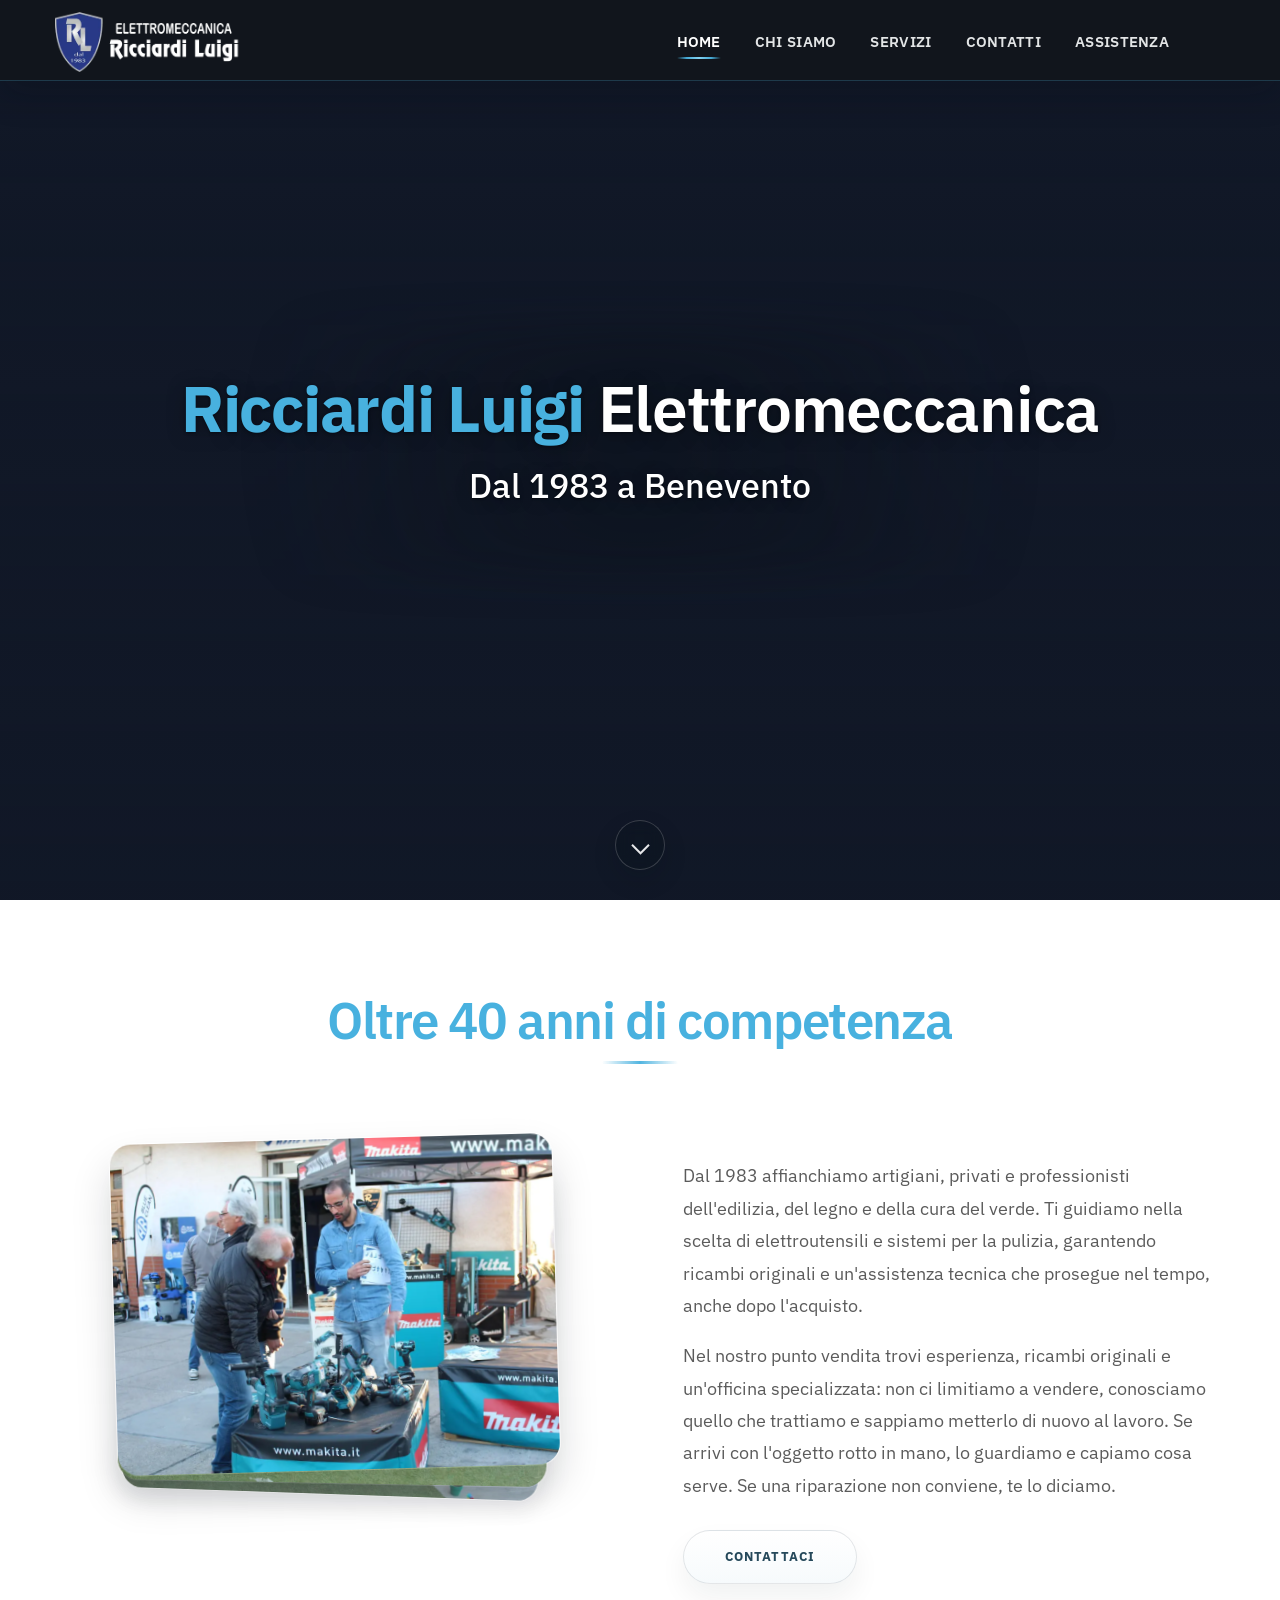
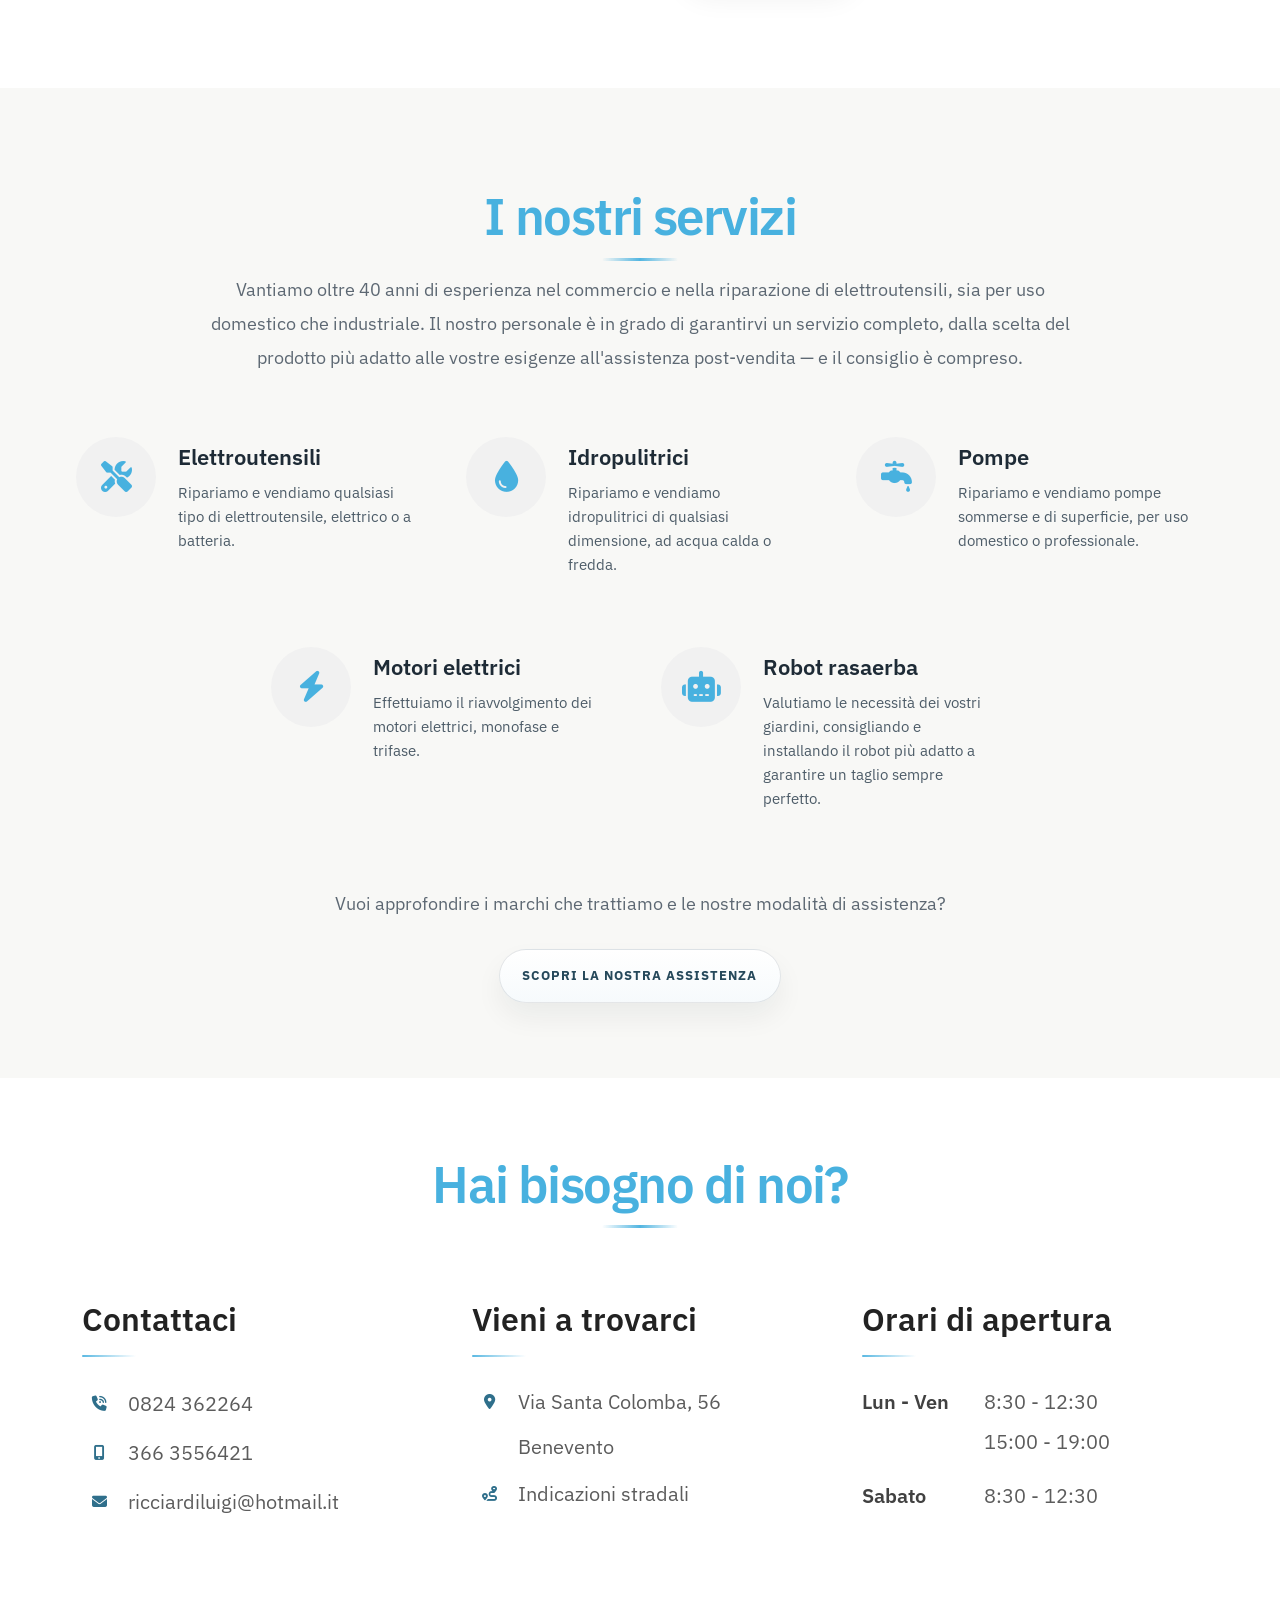
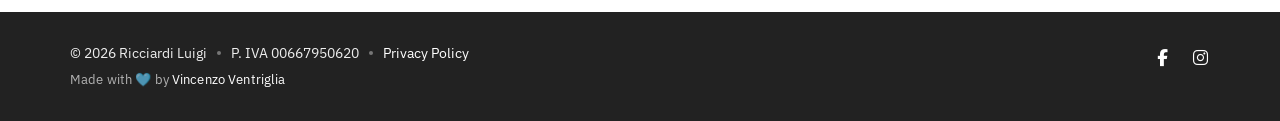
==== commit 471c22dd: "Add Privacy Policy page and update footer links across multiple pages" ====
--- a/index.html
+++ b/index.html
@@ -414,6 +414,8 @@
                             <span>&copy; 2026 Ricciardi Luigi</span>
                             <span class="footer-meta__separator" aria-hidden="true"></span>
                             <span>P. IVA 00667950620</span>
+                            <span class="footer-meta__separator" aria-hidden="true"></span>
+                            <a href="privacy.html">Privacy Policy</a>
                         </div>
                         <div class="footer-meta__credit">Made with &#129653; by <a href="https://viventriglia.github.io/portfolio/" target="_blank" rel="noopener noreferrer">Vincenzo Ventriglia</a></div>
                     </div>
@@ -439,6 +441,6 @@
     <script src="js/jquery.js"></script>
     <script src="js/bootstrap.min.js"></script> 
     <script src="js/wow.min.js"></script>
-    <script src="js/custom-scripts.js?v=20260712-02"></script>
+    <script src="js/custom-scripts.js?v=20260803-01"></script>
 </body>
 </html>
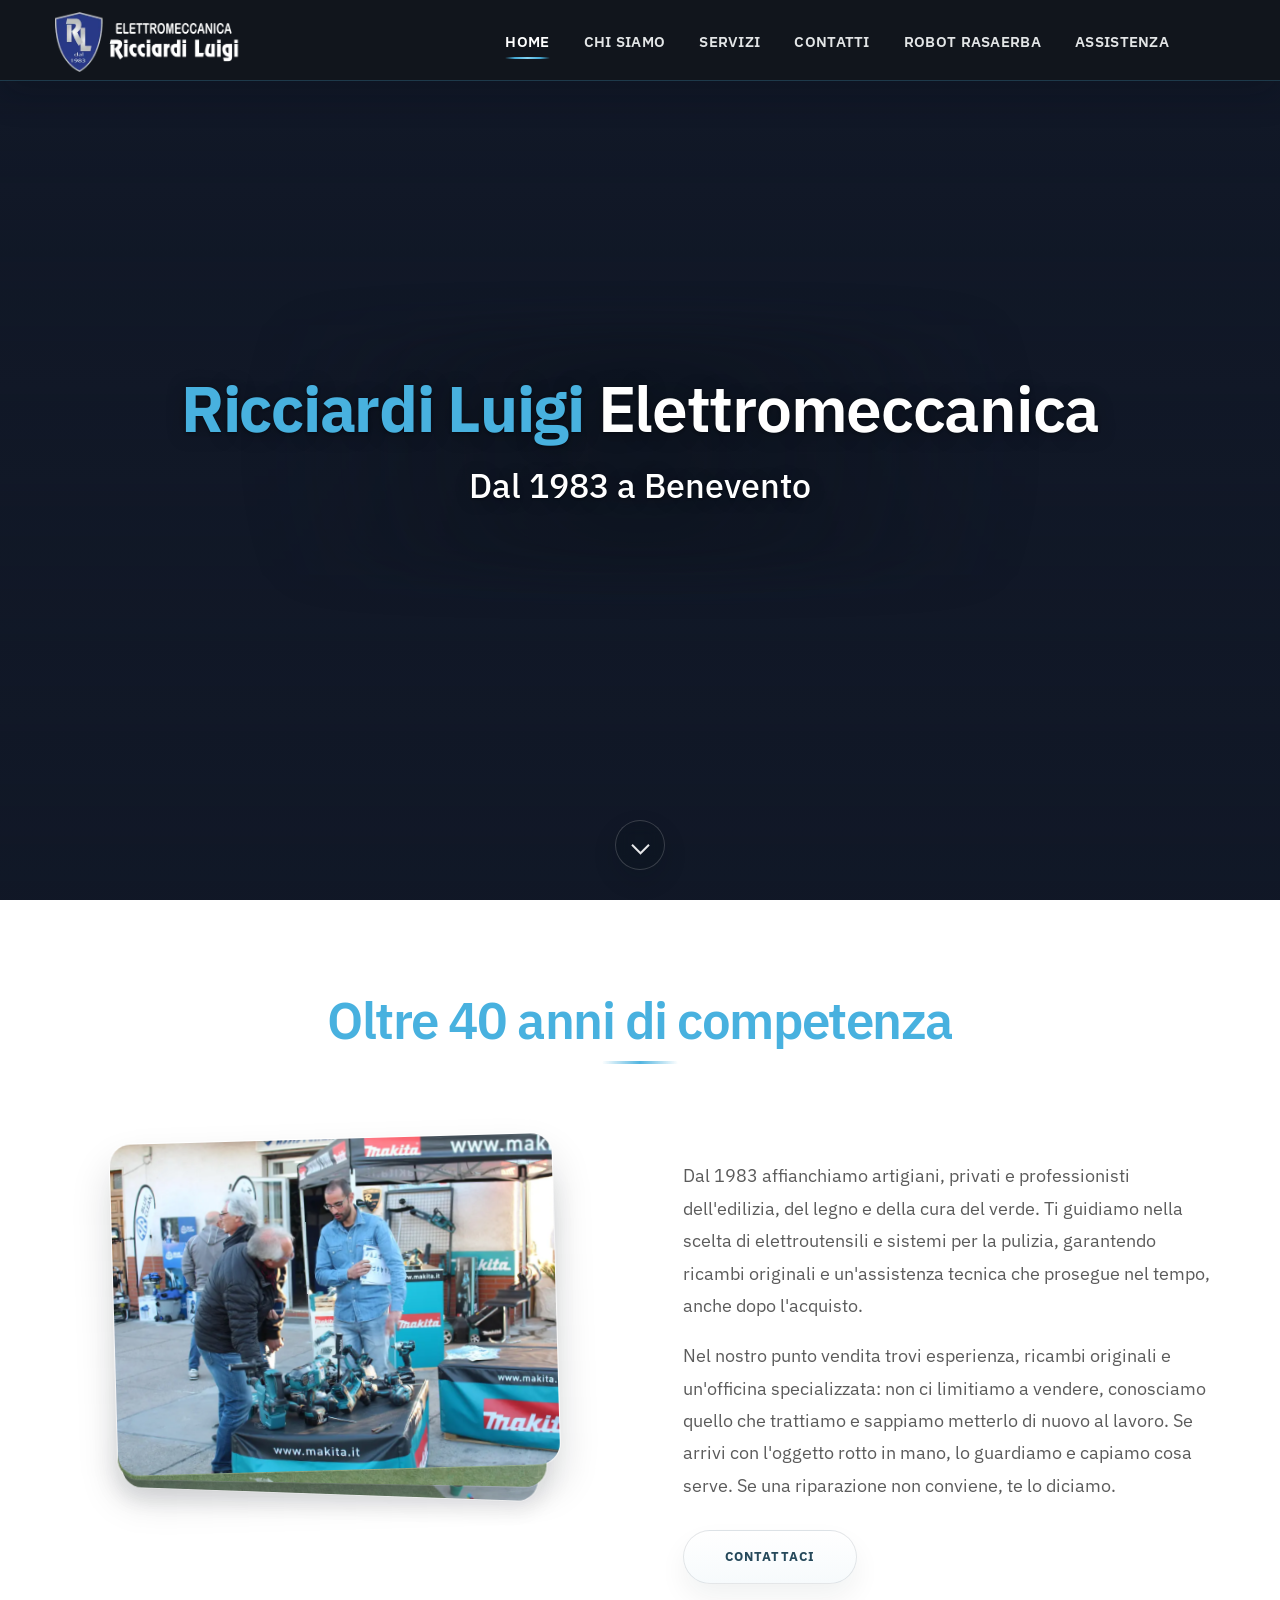
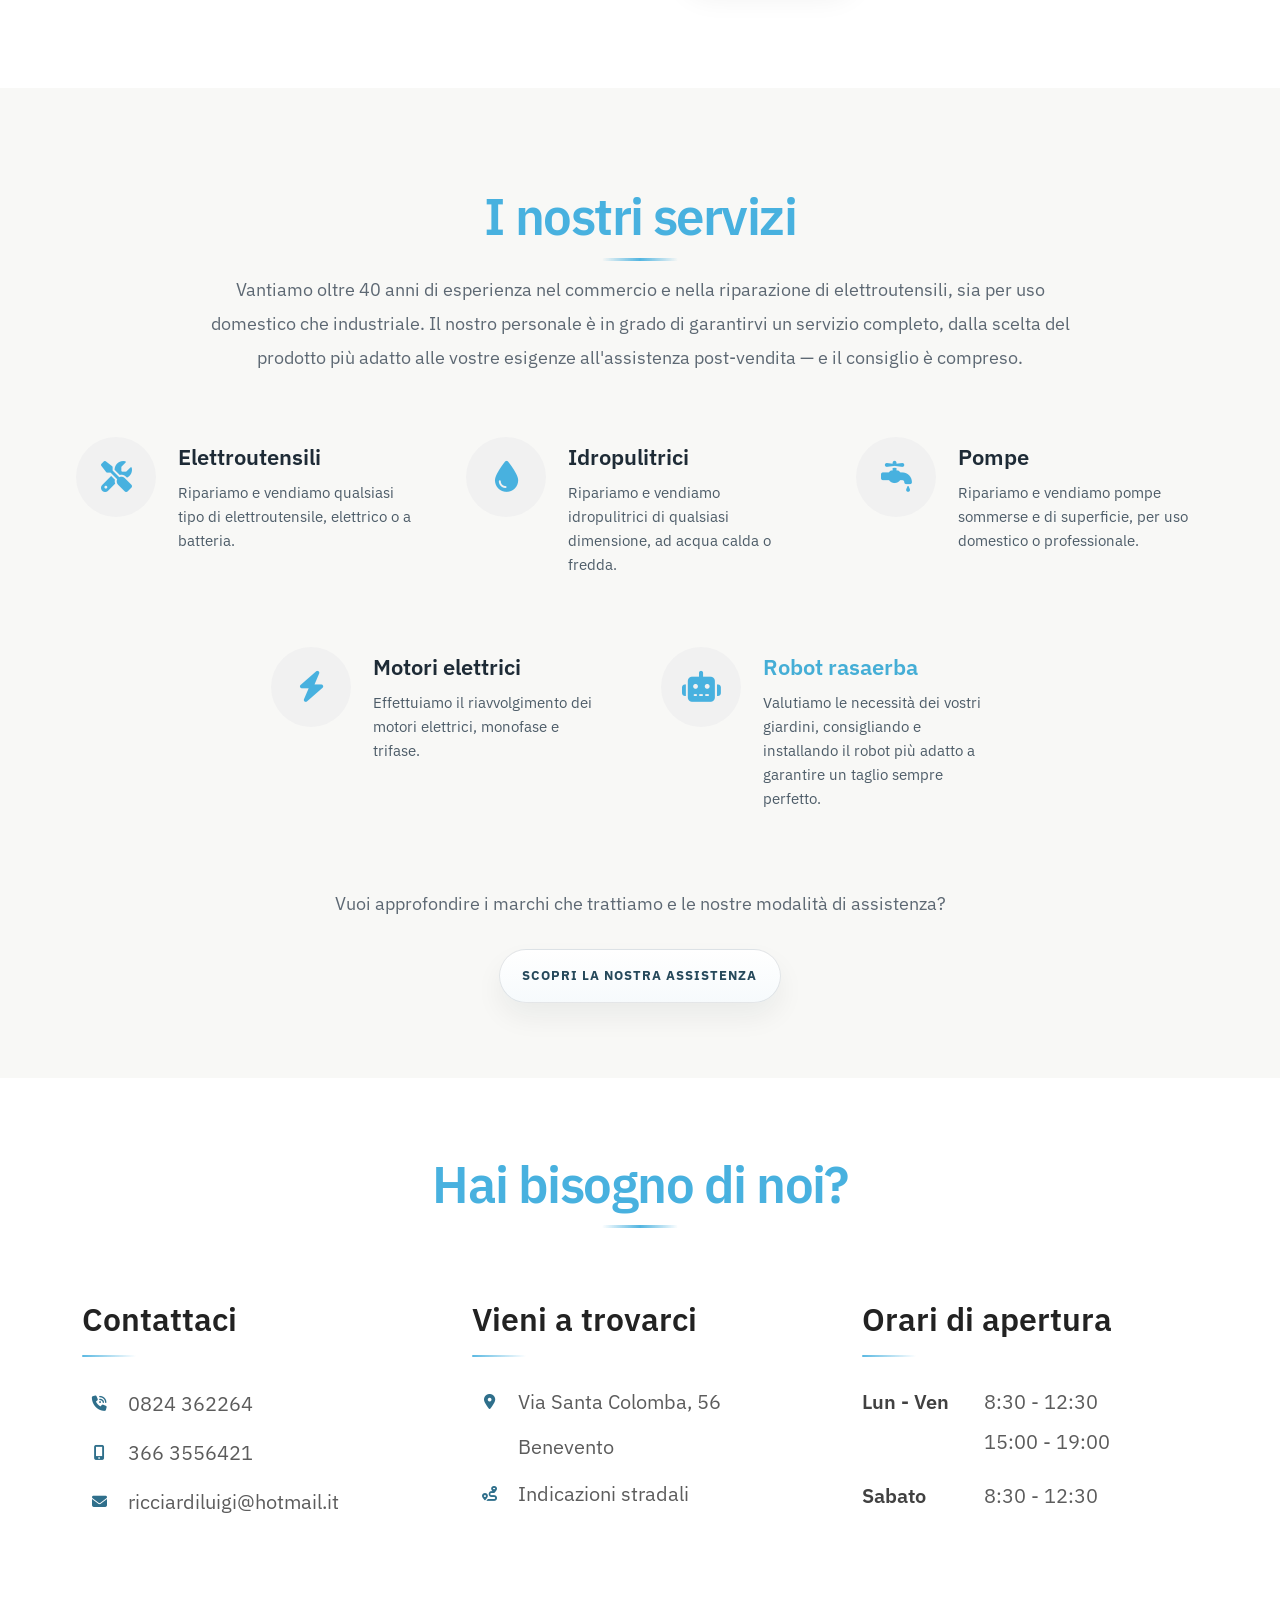
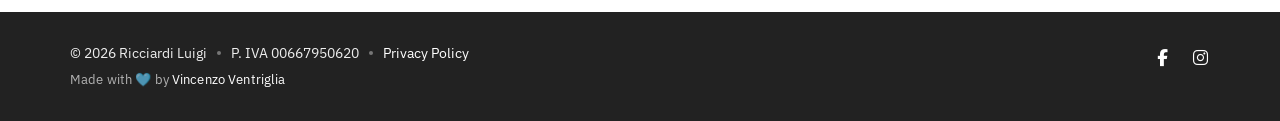
==== commit 8188e3a0: "chore: update developer website in all page footers" ====
--- a/index.html
+++ b/index.html
@@ -137,7 +137,7 @@
     <noscript><link href="css/icons.css?v=20260712-01" rel="stylesheet"></noscript>
     <link rel="preload" href="css/animate.min.css" as="style" onload="this.onload=null;this.rel='stylesheet'"> 
     <noscript><link href="css/animate.min.css" rel="stylesheet"></noscript>
-    <link href="css/styles.css?v=20260721-04" rel="stylesheet"> 
+    <link href="css/styles.css?v=20261117-01" rel="stylesheet">
     <link rel="icon" type="image/x-icon" href="/favicon.ico">
     <link rel="shortcut icon" href="/favicon.ico"> 
 </head> 
@@ -165,6 +165,7 @@
                         <li class="scroll nav-home-child"><a href="#about">Chi Siamo</a></li> 
                         <li class="scroll nav-home-child"><a href="#services">Servizi</a></li>
                         <li class="scroll nav-home-child"><a href="#contact-us">Contatti</a></li>
+                        <li><a href="robot-rasaerba/index.html">Robot rasaerba</a></li>
                         <li><a href="assistenza/index.html">Assistenza</a></li>
                         <li class="nav-mobile-only nav-assistenza-child"><a href="assistenza/index.html#domande-ricorrenti">Domande frequenti</a></li>
                         <!-- <li><a href="news/index.html">News</a></li> -->
@@ -336,7 +337,7 @@
                                 <i class="fa-solid fa-robot"></i>
                             </div>
                             <div class="media-body">
-                                <h4 class="media-heading">Robot rasaerba</h4>
+                                <h4 class="media-heading"><a href="robot-rasaerba/index.html">Robot rasaerba</a></h4>
                                 <p>Valutiamo le necessità dei vostri giardini, consigliando e installando il robot più adatto a garantire un taglio sempre perfetto.</p>
                             </div>
                         </div>
@@ -417,7 +418,7 @@
                             <span class="footer-meta__separator" aria-hidden="true"></span>
                             <a href="privacy.html">Privacy Policy</a>
                         </div>
-                        <div class="footer-meta__credit">Made with &#129653; by <a href="https://viventriglia.github.io/portfolio/" target="_blank" rel="noopener noreferrer">Vincenzo Ventriglia</a></div>
+                        <div class="footer-meta__credit">Made with &#129653; by <a href="https://vincenzoventriglia.com/" target="_blank" rel="noopener noreferrer">Vincenzo Ventriglia</a></div>
                     </div>
                 </div>
                 <div class="col-sm-6">
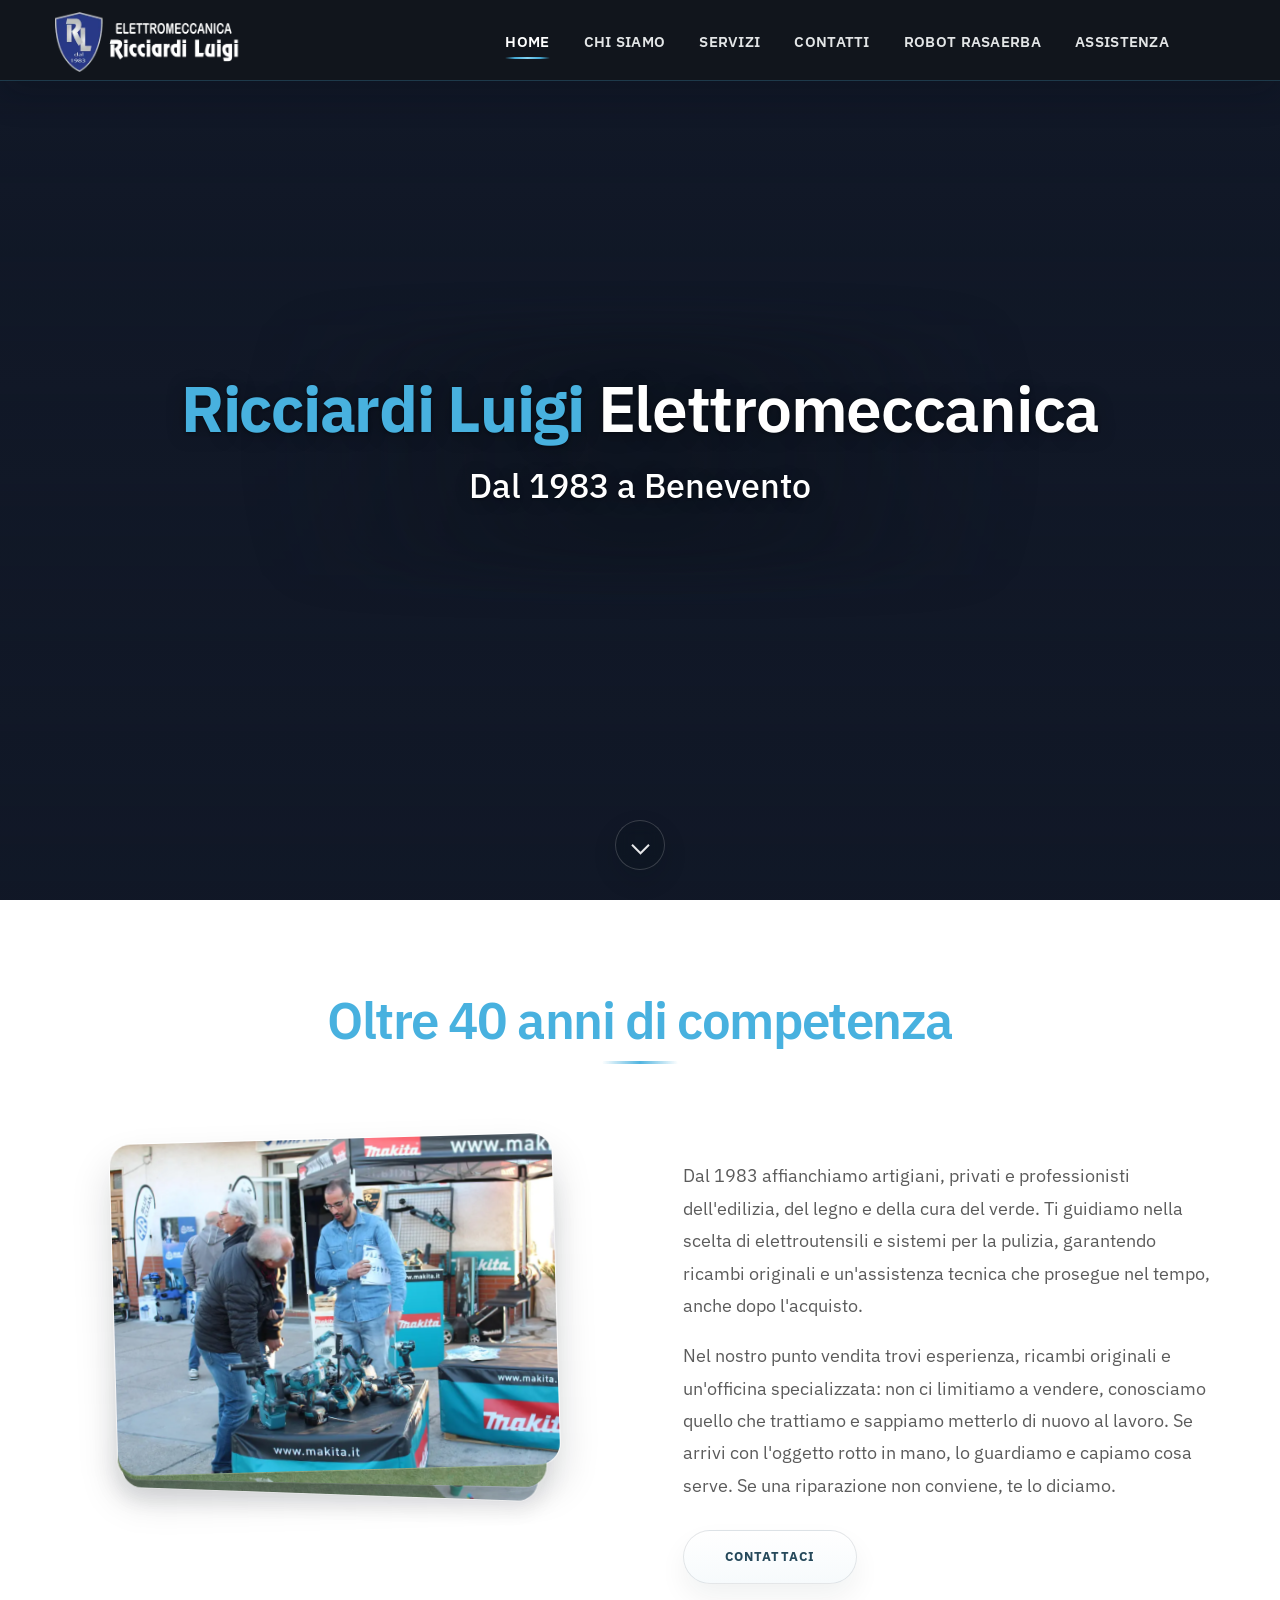
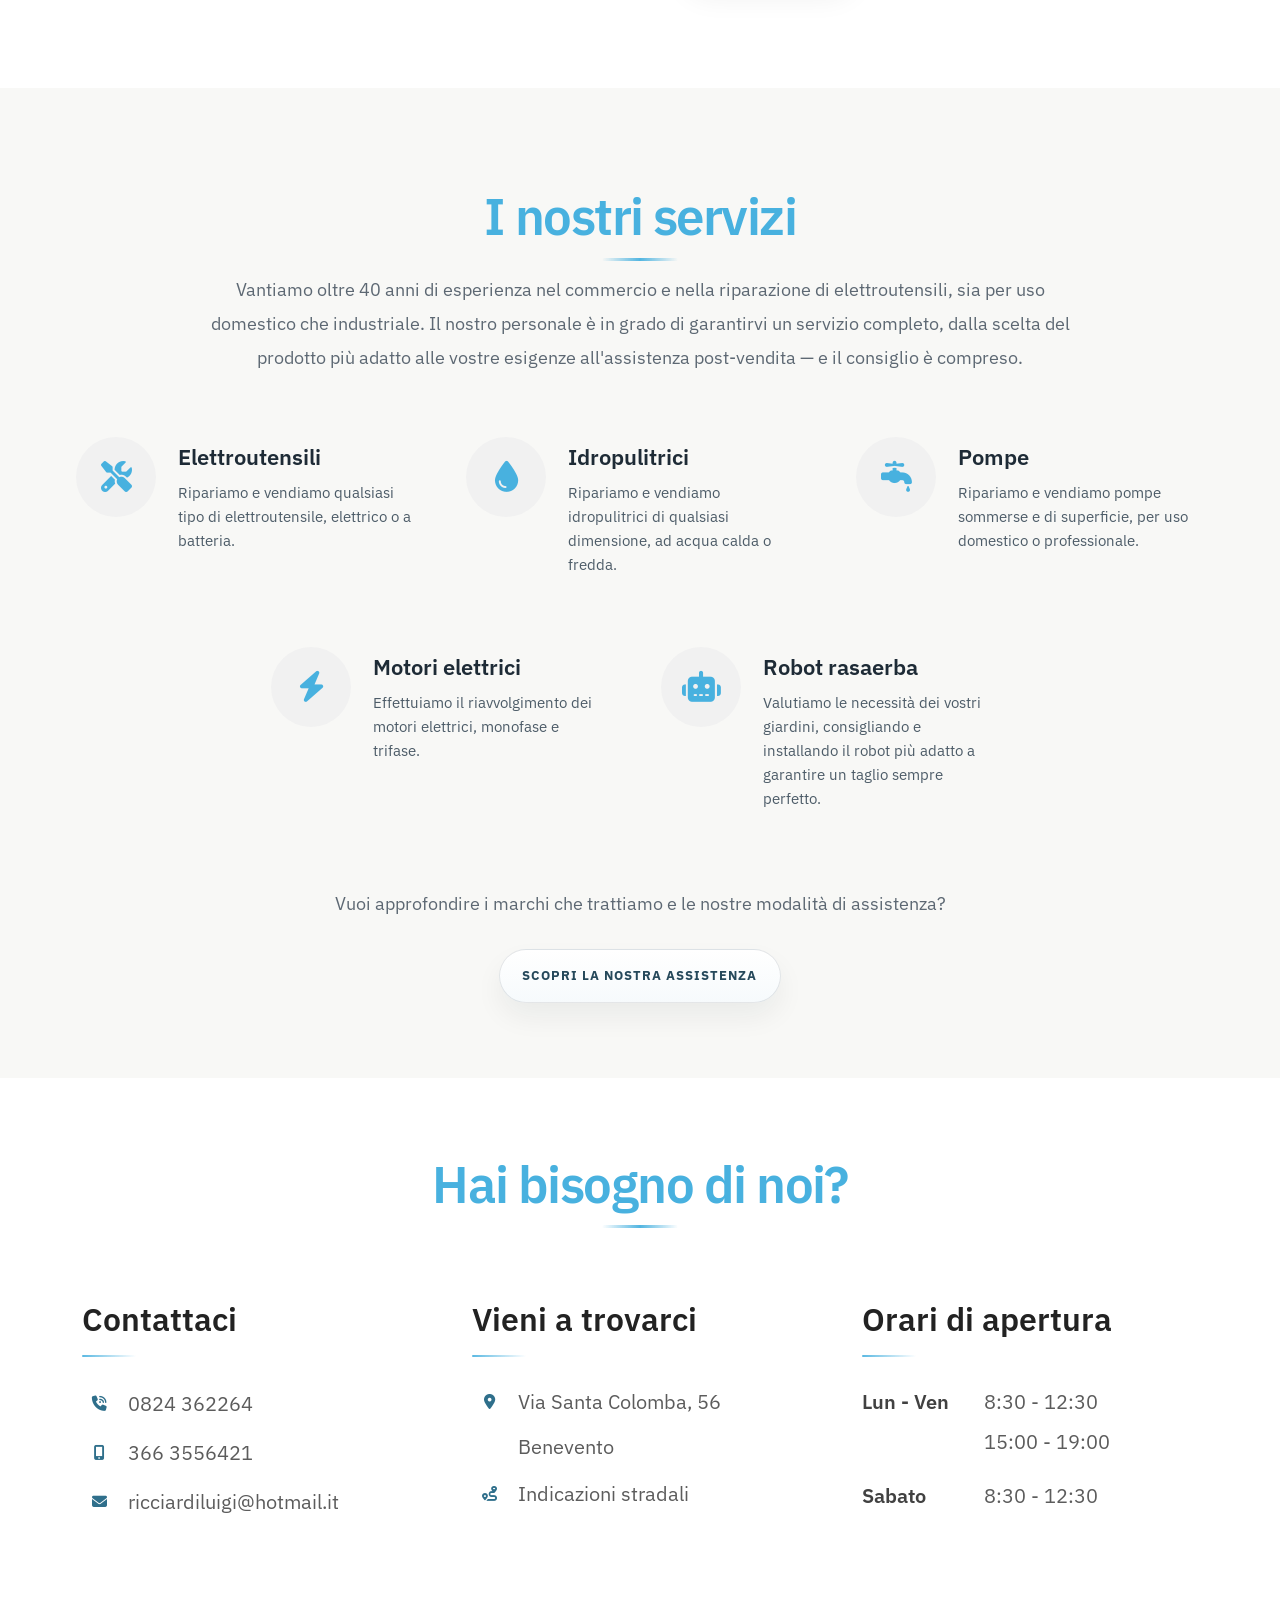
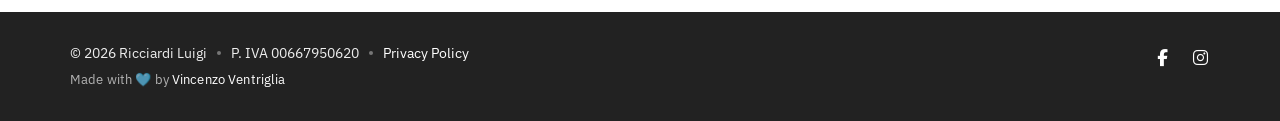
==== commit 31daa263: "feat: add local robot mower landing page and shared page styling" ====
--- a/index.html
+++ b/index.html
@@ -418,7 +418,7 @@
                             <span class="footer-meta__separator" aria-hidden="true"></span>
                             <a href="privacy.html">Privacy Policy</a>
                         </div>
-                        <div class="footer-meta__credit">Made with &#129653; by <a href="https://vincenzoventriglia.com/" target="_blank" rel="noopener noreferrer">Vincenzo Ventriglia</a></div>
+                        <div class="footer-meta__credit">Made with &#129653; by <a href="https://viventriglia.github.io/portfolio/" target="_blank" rel="noopener noreferrer">Vincenzo Ventriglia</a></div>
                     </div>
                 </div>
                 <div class="col-sm-6">
--- a/css/styles.css
+++ b/css/styles.css
@@ -584,6 +584,14 @@
   line-height: 1.25;
   font-weight: 600;
   color: #1e2b36;
+}
+.media.service-box .media-heading a {
+  color: inherit;
+}
+.media.service-box .media-heading a:hover,
+.media.service-box .media-heading a:focus-visible {
+  text-decoration: underline;
+  text-underline-offset: 3px;
 }
 .media.service-box p {
   margin: 0;
@@ -752,6 +760,28 @@
   line-height: 1.9;
   font-weight: 400;
   color: #5d6873;
+}
+.page-breadcrumb {
+  display: flex;
+  flex-wrap: wrap;
+  align-items: center;
+  gap: 12px;
+  margin-bottom: 42px;
+  font-size: 14px;
+  line-height: 1.6;
+  color: #5d6873;
+}
+.page-breadcrumb a {
+  color: #176686;
+  text-decoration: underline;
+  text-underline-offset: 3px;
+}
+.page-breadcrumb a:focus-visible {
+  outline: 2px solid currentColor;
+  outline-offset: 4px;
+}
+@media (max-width: 767px) {
+  .page-breadcrumb { margin-bottom: 28px; }
 }
 .page-shell {
   min-height: 100vh;
@@ -1952,3 +1982,11 @@
     width: auto;
     display: block;
 }
+
+/* Keep the expanded navigation within the tablet header. Home sections
+   remain accessible from Home and from the full mobile menu. */
+@media (min-width: 768px) and (max-width: 991px) {
+  #main-nav.navbar-default .navbar-nav > li.nav-home-child {
+    display: none;
+  }
+}
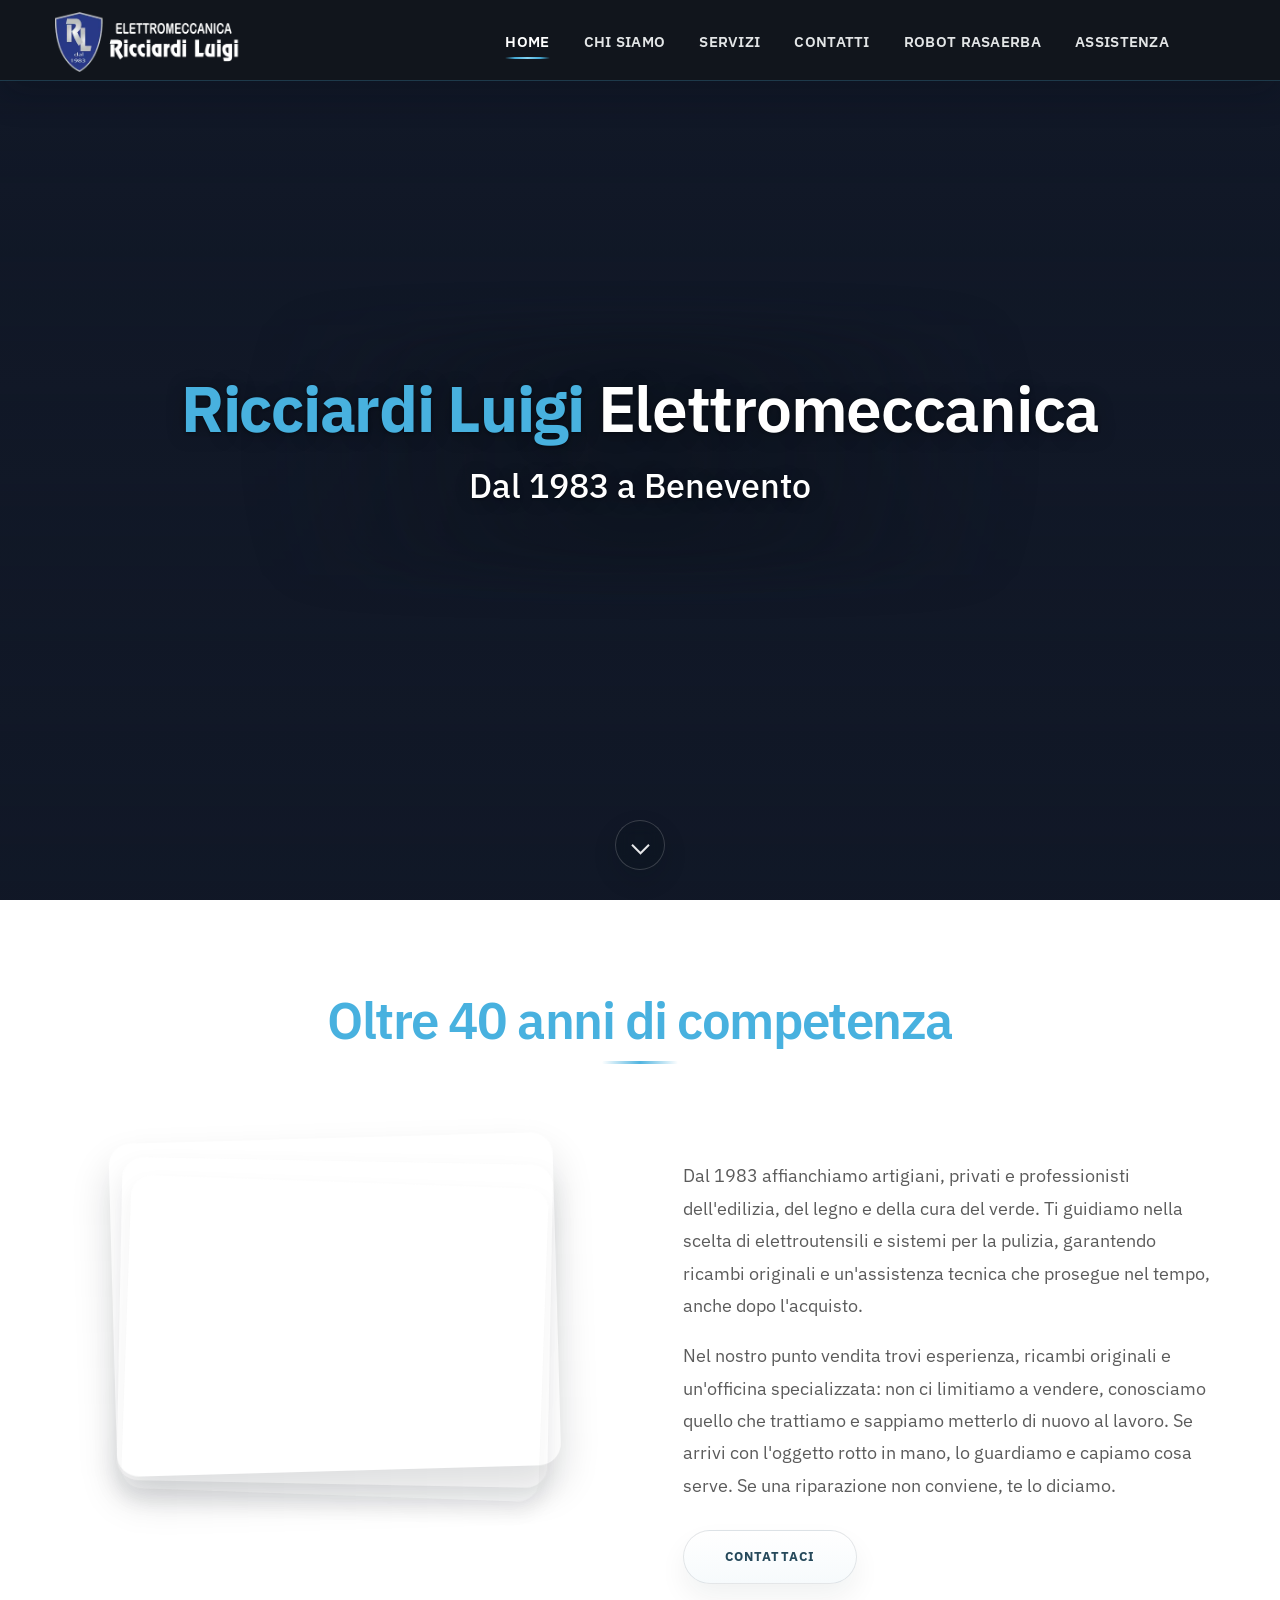
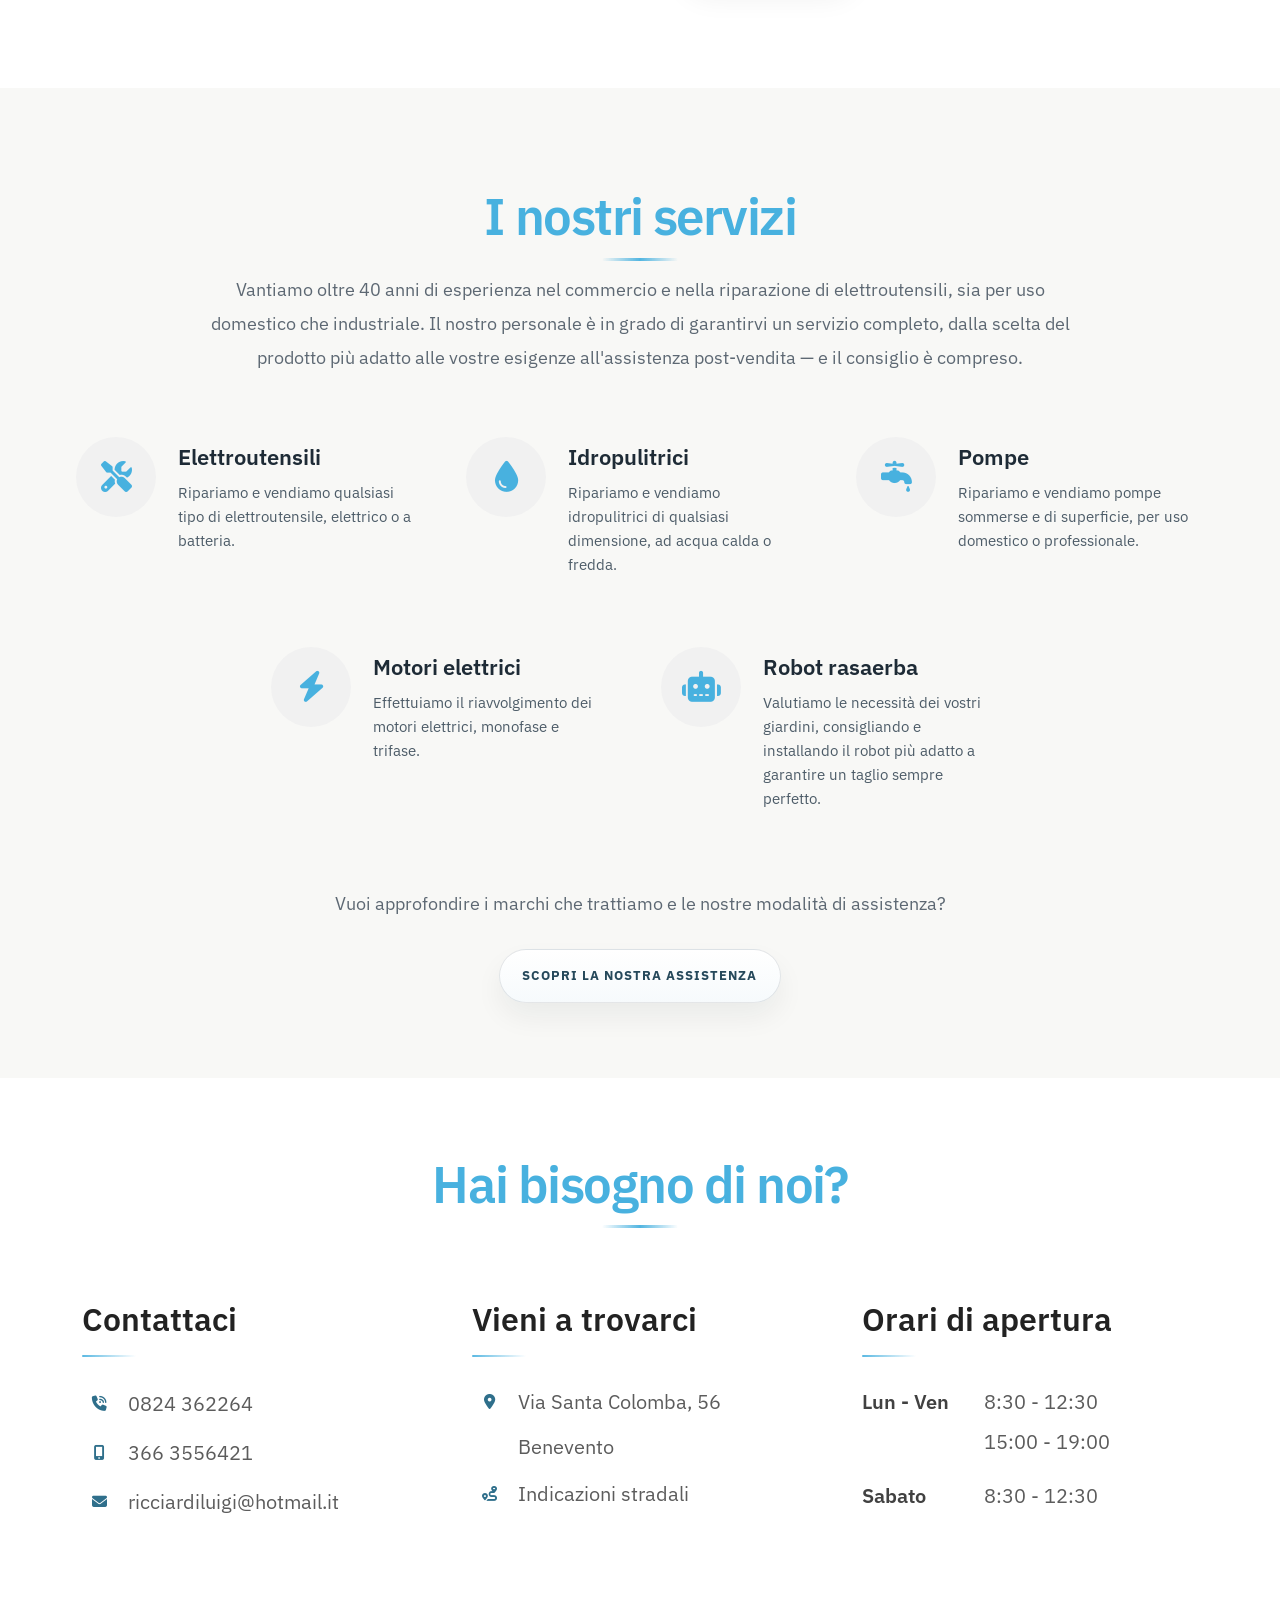
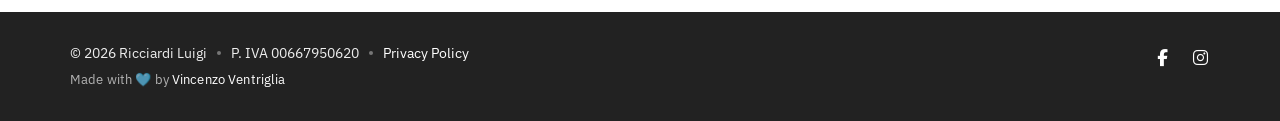
==== commit ce4389d6: "feat: improve accessibility by adding aria-labels to main navigation" ====
--- a/index.html
+++ b/index.html
@@ -145,7 +145,7 @@
 <body id="home">
 
     <header id="header">
-        <nav id="main-nav" class="navbar navbar-default navbar-fixed-top" role="banner">
+        <nav id="main-nav" class="navbar navbar-default navbar-fixed-top" aria-label="Navigazione principale">
             <div class="container">
                 <div class="navbar-header">
                     <button type="button" class="navbar-toggle collapsed" data-toggle="collapse" data-target="#primary-nav" aria-expanded="false" aria-controls="primary-nav" aria-label="Apri menu">
@@ -418,7 +418,7 @@
                             <span class="footer-meta__separator" aria-hidden="true"></span>
                             <a href="privacy.html">Privacy Policy</a>
                         </div>
-                        <div class="footer-meta__credit">Made with &#129653; by <a href="https://viventriglia.github.io/portfolio/" target="_blank" rel="noopener noreferrer">Vincenzo Ventriglia</a></div>
+                        <div class="footer-meta__credit">Made with &#129653; by <a href="https://vincenzoventriglia.com/" target="_blank" rel="noopener noreferrer">Vincenzo Ventriglia</a></div>
                     </div>
                 </div>
                 <div class="col-sm-6">
--- a/css/styles.css
+++ b/css/styles.css
@@ -842,6 +842,31 @@
 }
 .support-question summary::-webkit-details-marker {
   display: none;
+}
+.support-question summary:focus-visible {
+  outline: 2px solid #176686;
+  outline-offset: 5px;
+  border-radius: 4px;
+}
+/* Native exclusive details groups; animate only when supported and requested. */
+@media (prefers-reduced-motion: no-preference) {
+  @supports selector(details::details-content) and (transition-behavior: allow-discrete) {
+    .support-question::details-content {
+      display: grid;
+      grid-template-rows: 0fr;
+      opacity: 0;
+      transition: grid-template-rows 220ms ease, opacity 180ms ease,
+                  content-visibility 220ms allow-discrete;
+    }
+    .support-question[open]::details-content {
+      grid-template-rows: 1fr;
+      opacity: 1;
+    }
+    .support-answer {
+      min-height: 0;
+      overflow: hidden;
+    }
+  }
 }
 .support-question summary::after {
   content: "+";
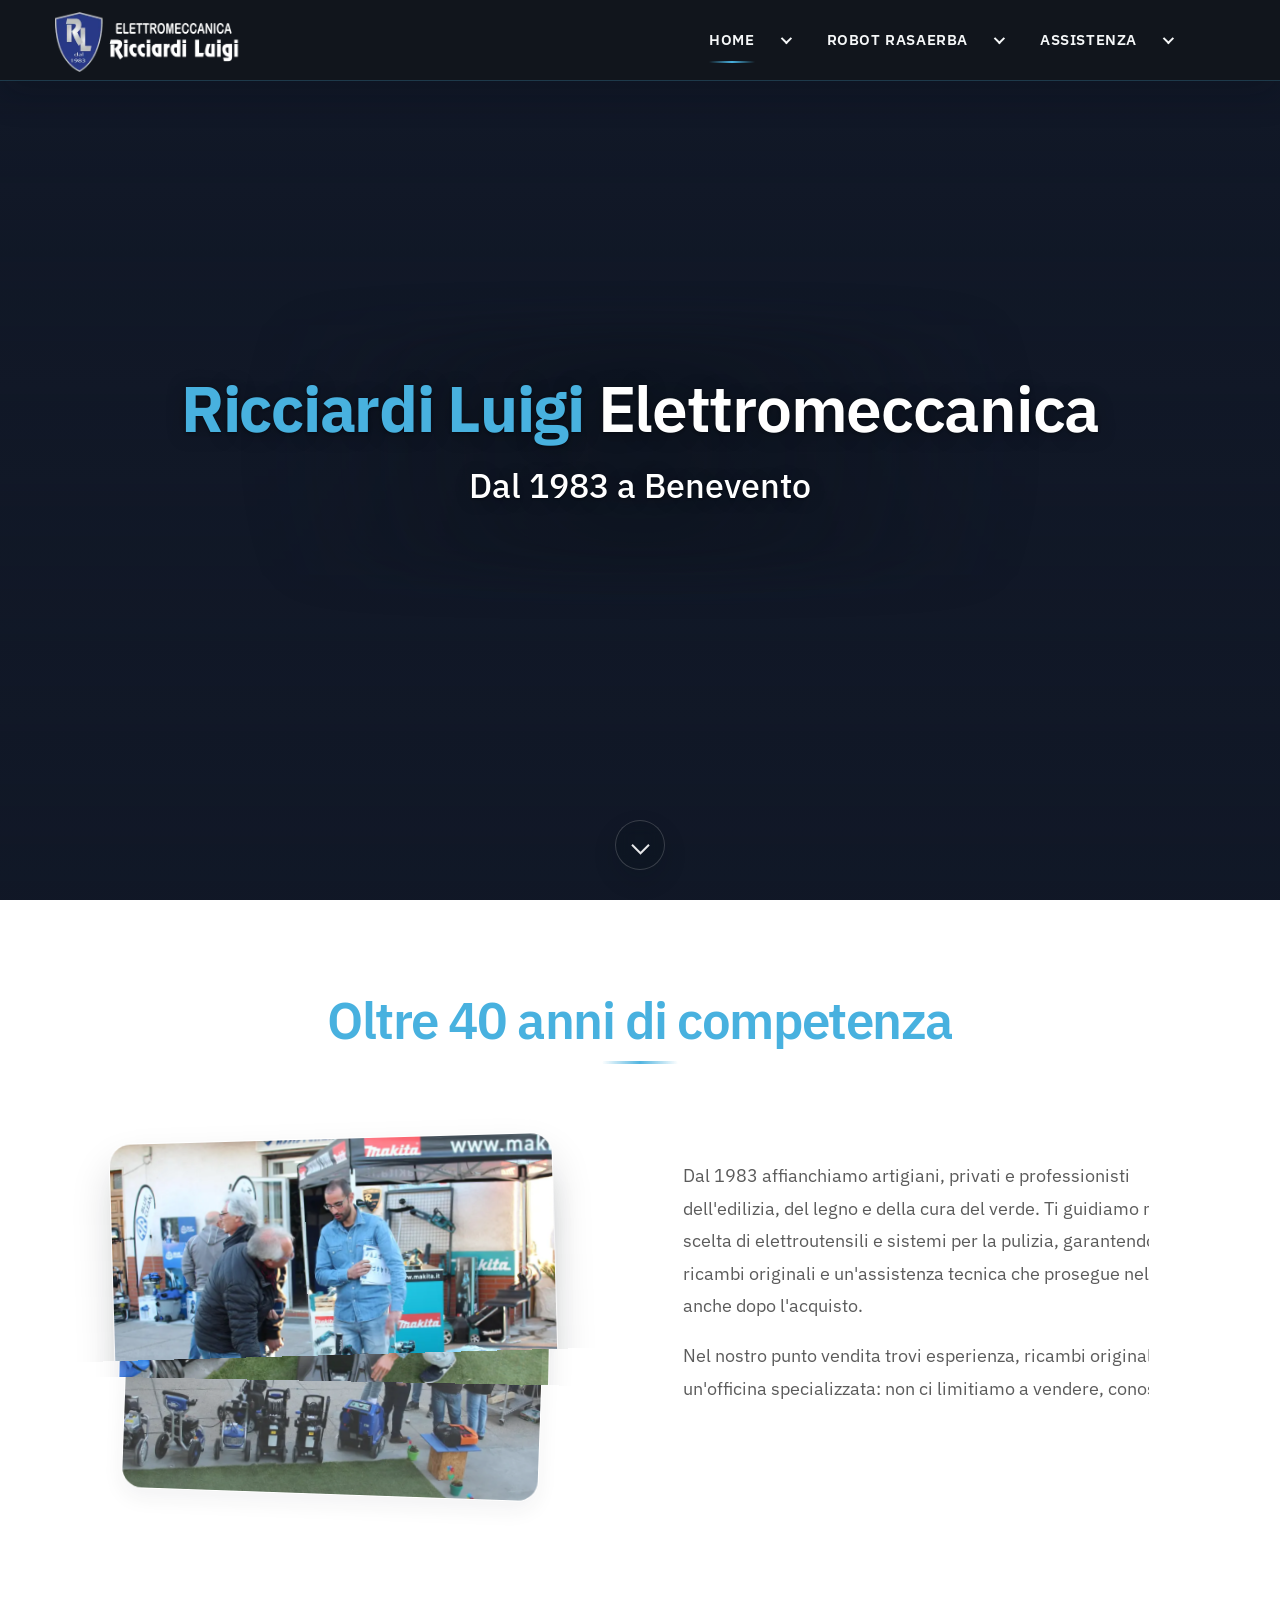
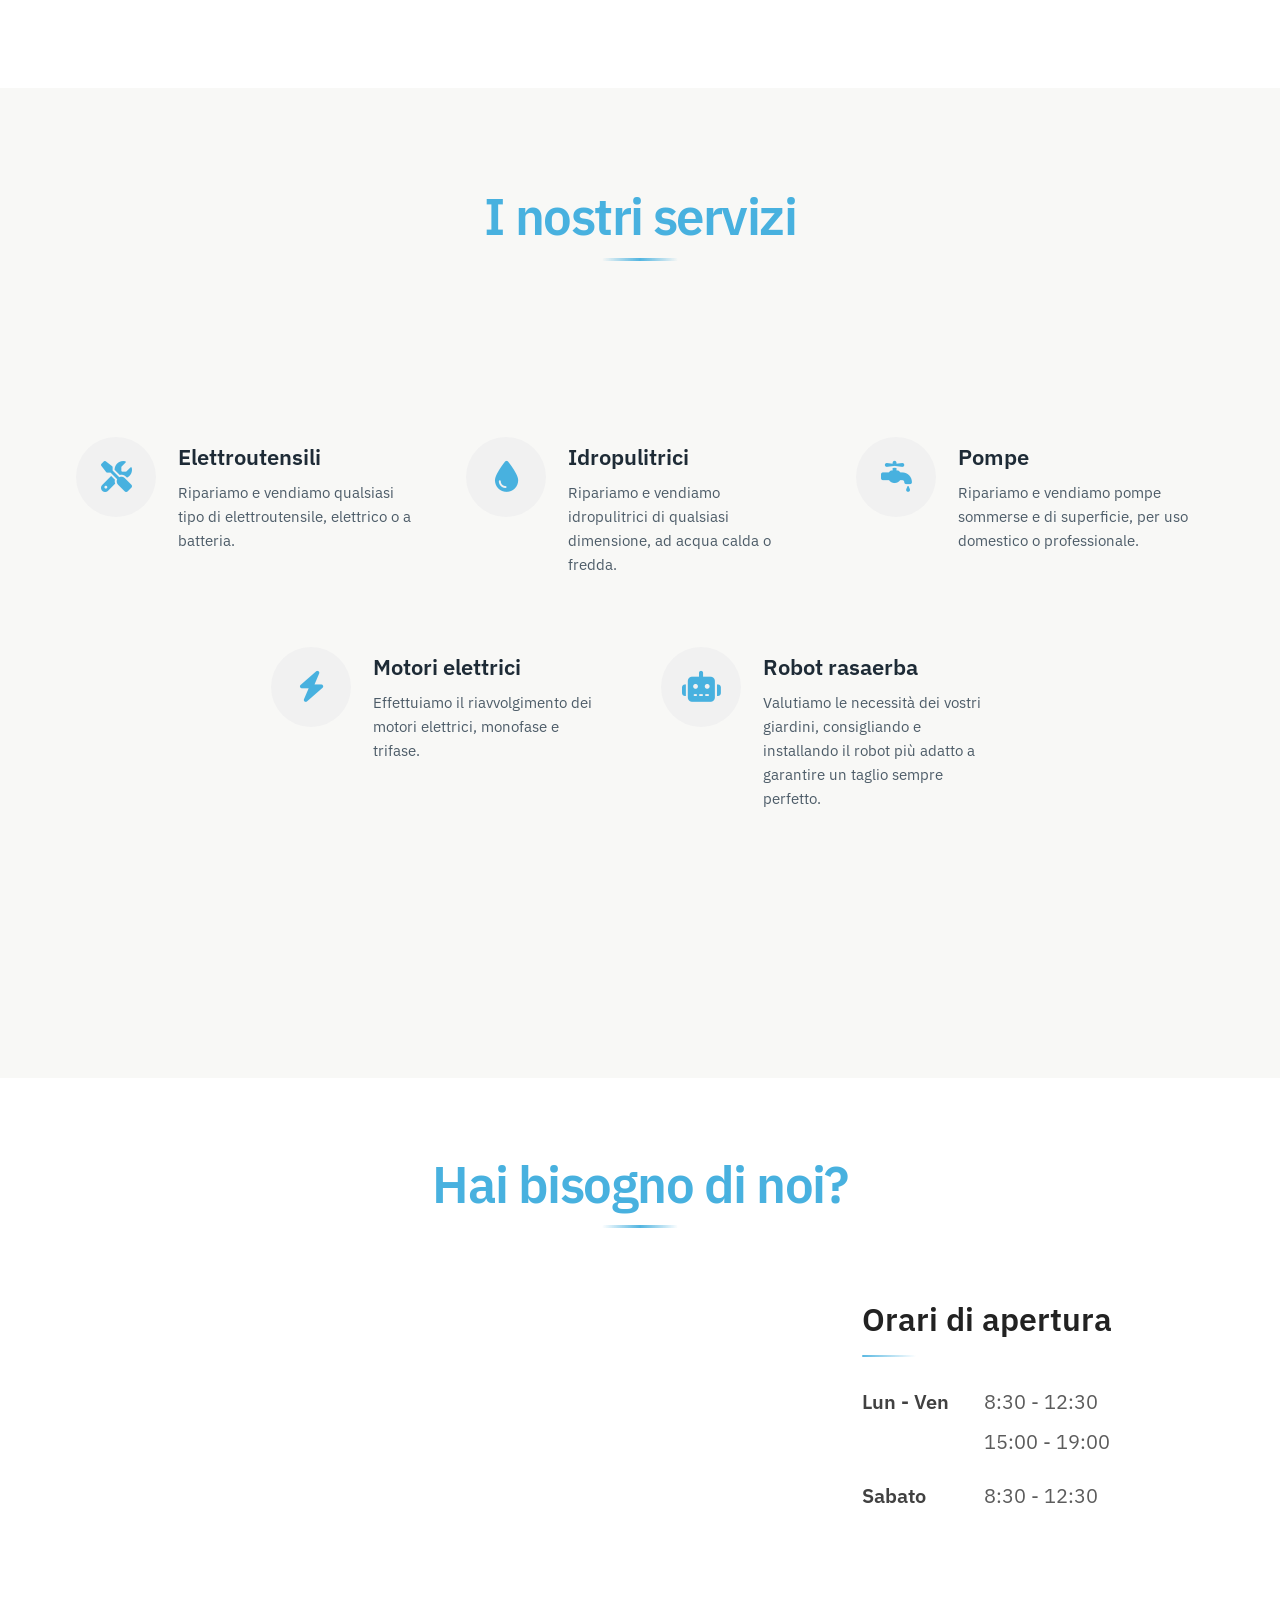
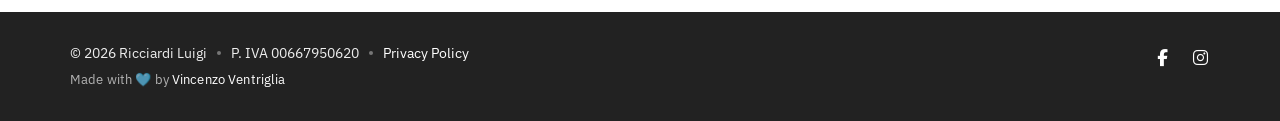
==== commit 322dd7e3: "feat: add responsive dropdown navigation with accessible section links" ====
--- a/index.html
+++ b/index.html
@@ -140,6 +140,7 @@
     <link href="css/styles.css?v=20261117-01" rel="stylesheet">
     <link rel="icon" type="image/x-icon" href="/favicon.ico">
     <link rel="shortcut icon" href="/favicon.ico"> 
+    <link href="css/navigation.css?v=20261117-03" rel="stylesheet">
 </head> 
 
 <body id="home">
@@ -160,15 +161,46 @@
                 </div>
 				
                 <div id="primary-nav" class="collapse navbar-collapse navbar-right">
-                    <ul class="nav navbar-nav">
-                        <li class="scroll active"><a href="#home">Home</a></li> 
-                        <li class="scroll nav-home-child"><a href="#about">Chi Siamo</a></li> 
-                        <li class="scroll nav-home-child"><a href="#services">Servizi</a></li>
-                        <li class="scroll nav-home-child"><a href="#contact-us">Contatti</a></li>
-                        <li><a href="robot-rasaerba/index.html">Robot rasaerba</a></li>
-                        <li><a href="assistenza/index.html">Assistenza</a></li>
-                        <li class="nav-mobile-only nav-assistenza-child"><a href="assistenza/index.html#domande-ricorrenti">Domande frequenti</a></li>
-                        <!-- <li><a href="news/index.html">News</a></li> -->
+                    <ul class="nav navbar-nav site-nav">
+                        <li class="site-nav__item active">
+                            <div class="site-nav__row">
+                                <a class="site-nav__page" href="#home" aria-current="page">Home</a>
+                                <button class="site-nav__toggle" type="button" aria-expanded="false" aria-controls="nav-home-sections" aria-label="Sezioni Home"><span aria-hidden="true"></span></button>
+                            </div>
+                            <div class="site-nav__panel" id="nav-home-sections">
+                                <ul class="site-nav__sections">
+                                    <li><a class="site-nav__section-link" href="#about">Chi siamo</a></li>
+                                    <li><a class="site-nav__section-link" href="#services">Servizi</a></li>
+                                    <li><a class="site-nav__section-link" href="#contact-us">Contatti</a></li>
+                                </ul>
+                            </div>
+                        </li>
+                        <li class="site-nav__item">
+                            <div class="site-nav__row">
+                                <a class="site-nav__page" href="robot-rasaerba/index.html">Robot rasaerba</a>
+                                <button class="site-nav__toggle" type="button" aria-expanded="false" aria-controls="nav-robot-sections" aria-label="Sezioni Robot rasaerba"><span aria-hidden="true"></span></button>
+                            </div>
+                            <div class="site-nav__panel" id="nav-robot-sections">
+                                <ul class="site-nav__sections">
+                                    <li><a class="site-nav__section-link" href="robot-rasaerba/index.html#scelta">Partiamo dalle tue esigenze</a></li>
+                                    <li><a class="site-nav__section-link" href="robot-rasaerba/index.html#marchi">I nostri marchi</a></li>
+                                    <li><a class="site-nav__section-link" href="robot-rasaerba/index.html#supporto">Dalla scelta al supporto</a></li>
+                                    <li><a class="site-nav__section-link" href="robot-rasaerba/index.html#domande-frequenti">Domande frequenti</a></li>
+                                </ul>
+                            </div>
+                        </li>
+                        <li class="site-nav__item">
+                            <div class="site-nav__row">
+                                <a class="site-nav__page" href="assistenza/index.html">Assistenza</a>
+                                <button class="site-nav__toggle" type="button" aria-expanded="false" aria-controls="nav-assistenza-sections" aria-label="Sezioni Assistenza"><span aria-hidden="true"></span></button>
+                            </div>
+                            <div class="site-nav__panel" id="nav-assistenza-sections">
+                                <ul class="site-nav__sections">
+                                    <li><a class="site-nav__section-link" href="assistenza/index.html#marchi">I nostri marchi</a></li>
+                                    <li><a class="site-nav__section-link" href="assistenza/index.html#domande-ricorrenti">Domande frequenti</a></li>
+                                </ul>
+                            </div>
+                        </li>
                     </ul>
                 </div>
             </div><!--/.container-->
@@ -442,6 +474,7 @@
     <script src="js/jquery.js"></script>
     <script src="js/bootstrap.min.js"></script> 
     <script src="js/wow.min.js"></script>
-    <script src="js/custom-scripts.js?v=20260803-01"></script>
+    <script src="js/navigation.js?v=20261117-01"></script>
+    <script src="js/custom-scripts.js?v=20261117-01"></script>
 </body>
 </html>
--- a/css/navigation.css
+++ b/css/navigation.css
@@ -0,0 +1,89 @@
+/* Shared page links and section disclosures. */
+#main-nav .site-nav { border: 0; }
+#main-nav .site-nav__item { position: relative; }
+#main-nav .site-nav__row { display: flex; align-items: center; }
+#main-nav .site-nav__page {
+  flex: 1; padding: 14px 16px; color: #f5f7f8; font-size: 14px;
+  font-weight: 600; letter-spacing: .04em; text-transform: uppercase;
+  border-radius: 14px; line-height: 1.3;
+}
+#main-nav .active > .site-nav__row { background: rgba(72,177,223,.12); border-radius: 14px; }
+#main-nav .site-nav__toggle {
+  display: none; align-items: center; justify-content: center; flex: 0 0 44px;
+  width: 44px; height: 44px; padding: 0; border: 0; border-radius: 12px;
+  color: #f5f7f8; background: transparent;
+}
+#main-nav .site-nav--enhanced .site-nav__toggle { display: inline-flex; }
+#main-nav .site-nav__toggle span {
+  width: 8px; height: 8px; border-right: 2px solid currentColor;
+  border-bottom: 2px solid currentColor; transform: rotate(45deg) translateY(-2px);
+  transition: transform 180ms ease;
+}
+#main-nav .site-nav__toggle[aria-expanded="true"] span { transform: rotate(225deg) translate(-1px,-1px); }
+#main-nav .site-nav__toggle:hover, #main-nav .site-nav__page:hover { background: transparent; }
+#main-nav .site-nav__row:hover > .site-nav__page,
+#main-nav .site-nav__row:hover > .site-nav__toggle { color: #fff; }
+#main-nav .site-nav a:focus-visible, #main-nav .site-nav button:focus-visible {
+  outline: 2px solid #48b1df; outline-offset: -3px;
+}
+#main-nav .site-nav__panel { display: grid; grid-template-rows: 1fr; }
+#main-nav .site-nav--enhanced .site-nav__panel {
+  grid-template-rows: 0fr; visibility: hidden;
+  transition: grid-template-rows 180ms ease, visibility 180ms;
+}
+#main-nav .site-nav--enhanced .is-expanded > .site-nav__panel { grid-template-rows: 1fr; visibility: visible; }
+#main-nav .site-nav__sections { min-height: 0; overflow: hidden; list-style: none; margin: 0; padding: 0; }
+#main-nav .site-nav__section-link {
+  display: block; padding: 12px 18px 12px 30px; color: rgba(245,247,248,.9);
+  font-size: 14px; line-height: 1.45; text-transform: none; border-radius: 10px;
+}
+#main-nav .site-nav__section-link:hover, #main-nav .site-nav__section-link:focus-visible { color: #fff; background: rgba(72,177,223,.12); }
+#about, #services, #contact-us, #scelta, #marchi, #supporto, #domande-frequenti, #domande-ricorrenti {
+  scroll-margin-top: 110px;
+}
+@media (min-width: 768px) {
+  #main-nav .site-nav__page { flex: none; padding: 22px 8px 22px 14px; font-size: 15px; border-radius: 0; }
+  #main-nav .active > .site-nav__row { background: transparent; }
+  #main-nav .site-nav__page { position: relative; }
+  #main-nav .site-nav__page::after {
+    content: ""; position: absolute; left: 14px; right: 8px; bottom: 9px; height: 2px;
+    background: linear-gradient(90deg,transparent,#48b1df,transparent);
+    opacity: 0; transform: scaleX(.4); pointer-events: none;
+    transition: opacity 180ms ease, transform 180ms ease;
+  }
+  #main-nav .active > .site-nav__row > .site-nav__page::after,
+  #main-nav .is-expanded > .site-nav__row > .site-nav__page::after,
+  #main-nav .site-nav__row:hover > .site-nav__page::after,
+  #main-nav .site-nav__row:focus-within > .site-nav__page::after {
+    opacity: 1; transform: scaleX(1);
+  }
+  #main-nav.navbar-default #primary-nav { overflow: visible !important; }
+  #main-nav .site-nav__panel {
+    position: absolute; top: 100%; right: 0; width: 290px; padding: 8px;
+    border: 1px solid rgba(72,177,223,.22); border-radius: 16px;
+    background: #1c222a; box-shadow: 0 18px 36px rgba(10,15,20,.2);
+    z-index: 10; opacity: 0; visibility: hidden; pointer-events: none;
+    transform: translateY(-4px);
+  }
+  #main-nav .site-nav--enhanced .site-nav__panel {
+    grid-template-rows: 1fr;
+    transition: opacity 160ms ease, transform 160ms ease, visibility 160ms;
+  }
+  #main-nav .site-nav--enhanced .is-expanded > .site-nav__panel,
+  #main-nav .site-nav:not(.site-nav--enhanced) .site-nav__item:hover > .site-nav__panel,
+  #main-nav .site-nav:not(.site-nav--enhanced) .site-nav__item:focus-within > .site-nav__panel {
+    opacity: 1; visibility: visible; transform: none; pointer-events: auto;
+  }
+  #main-nav .site-nav__section-link { padding: 12px 14px; }
+}
+@media (max-width: 767px) {
+  #main-nav.navbar-default #primary-nav { max-height: calc(100dvh - var(--mobile-nav-height,82px) - 28px); overflow-y: auto; }
+  #main-nav .site-nav__toggle { margin-right: 4px; }
+  #about, #services, #contact-us, #scelta, #marchi, #supporto, #domande-frequenti, #domande-ricorrenti {
+    scroll-margin-top: calc(var(--mobile-nav-height,82px) + 14px);
+  }
+}
+@media (prefers-reduced-motion: reduce) {
+  #main-nav .site-nav__panel, #main-nav .site-nav--enhanced .site-nav__panel,
+  #main-nav .site-nav__toggle span, #main-nav .site-nav__page::after { transition: none; }
+}
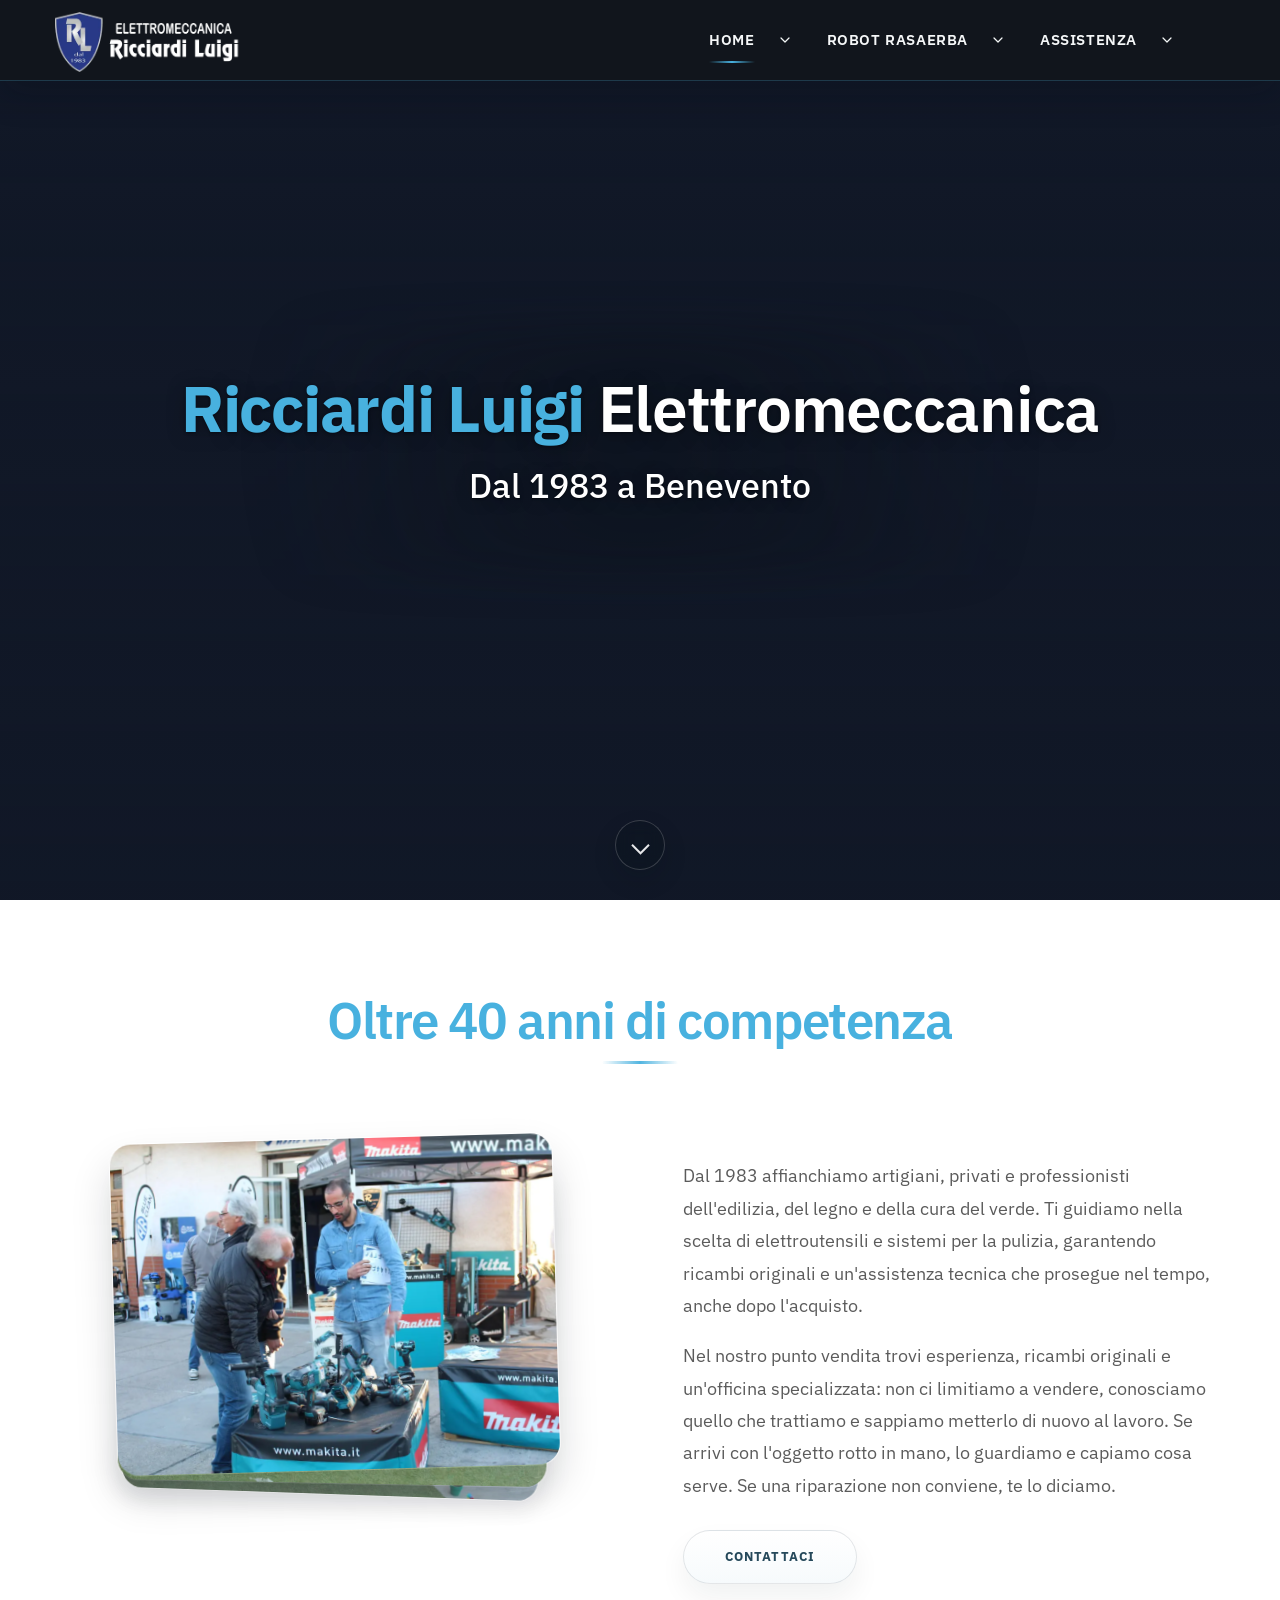
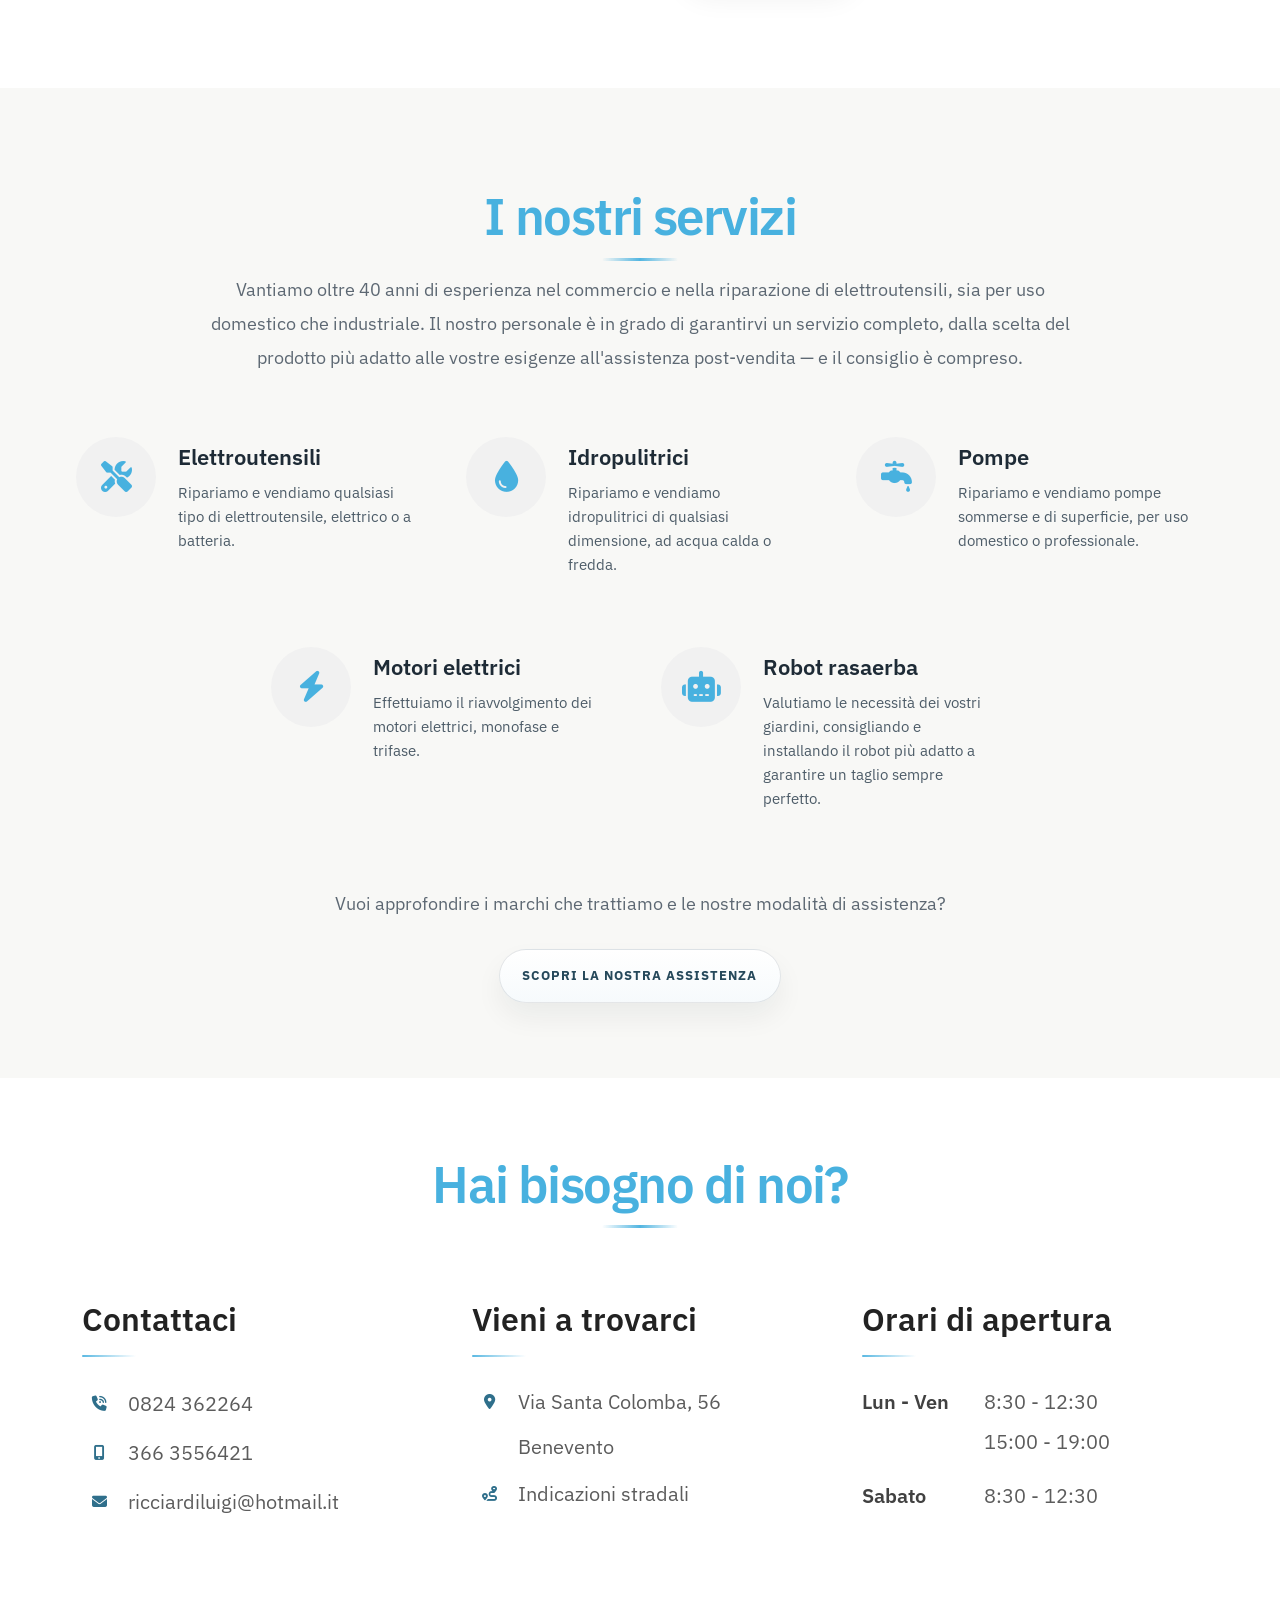
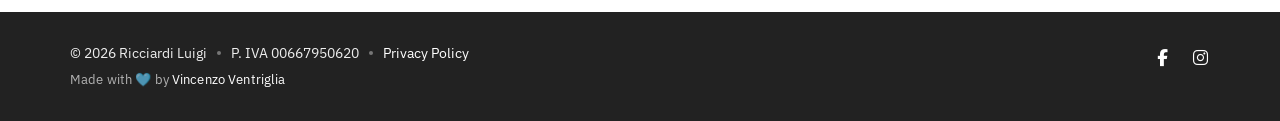
==== commit 43e61705: "style: refine navigation chevrons with rounded SVG and smoother rotation" ====
--- a/index.html
+++ b/index.html
@@ -140,7 +140,7 @@
     <link href="css/styles.css?v=20261117-01" rel="stylesheet">
     <link rel="icon" type="image/x-icon" href="/favicon.ico">
     <link rel="shortcut icon" href="/favicon.ico"> 
-    <link href="css/navigation.css?v=20261117-03" rel="stylesheet">
+    <link href="css/navigation.css?v=20261117-04" rel="stylesheet">
 </head> 
 
 <body id="home">
@@ -165,7 +165,7 @@
                         <li class="site-nav__item active">
                             <div class="site-nav__row">
                                 <a class="site-nav__page" href="#home" aria-current="page">Home</a>
-                                <button class="site-nav__toggle" type="button" aria-expanded="false" aria-controls="nav-home-sections" aria-label="Sezioni Home"><span aria-hidden="true"></span></button>
+                                <button class="site-nav__toggle" type="button" aria-expanded="false" aria-controls="nav-home-sections" aria-label="Sezioni Home"><span aria-hidden="true"><svg viewBox="0 0 20 20" focusable="false"><path d="m5 7.5 5 5 5-5"></path></svg></span></button>
                             </div>
                             <div class="site-nav__panel" id="nav-home-sections">
                                 <ul class="site-nav__sections">
@@ -178,7 +178,7 @@
                         <li class="site-nav__item">
                             <div class="site-nav__row">
                                 <a class="site-nav__page" href="robot-rasaerba/index.html">Robot rasaerba</a>
-                                <button class="site-nav__toggle" type="button" aria-expanded="false" aria-controls="nav-robot-sections" aria-label="Sezioni Robot rasaerba"><span aria-hidden="true"></span></button>
+                                <button class="site-nav__toggle" type="button" aria-expanded="false" aria-controls="nav-robot-sections" aria-label="Sezioni Robot rasaerba"><span aria-hidden="true"><svg viewBox="0 0 20 20" focusable="false"><path d="m5 7.5 5 5 5-5"></path></svg></span></button>
                             </div>
                             <div class="site-nav__panel" id="nav-robot-sections">
                                 <ul class="site-nav__sections">
@@ -192,7 +192,7 @@
                         <li class="site-nav__item">
                             <div class="site-nav__row">
                                 <a class="site-nav__page" href="assistenza/index.html">Assistenza</a>
-                                <button class="site-nav__toggle" type="button" aria-expanded="false" aria-controls="nav-assistenza-sections" aria-label="Sezioni Assistenza"><span aria-hidden="true"></span></button>
+                                <button class="site-nav__toggle" type="button" aria-expanded="false" aria-controls="nav-assistenza-sections" aria-label="Sezioni Assistenza"><span aria-hidden="true"><svg viewBox="0 0 20 20" focusable="false"><path d="m5 7.5 5 5 5-5"></path></svg></span></button>
                             </div>
                             <div class="site-nav__panel" id="nav-assistenza-sections">
                                 <ul class="site-nav__sections">
--- a/css/navigation.css
+++ b/css/navigation.css
@@ -15,11 +15,15 @@
 }
 #main-nav .site-nav--enhanced .site-nav__toggle { display: inline-flex; }
 #main-nav .site-nav__toggle span {
-  width: 8px; height: 8px; border-right: 2px solid currentColor;
-  border-bottom: 2px solid currentColor; transform: rotate(45deg) translateY(-2px);
-  transition: transform 180ms ease;
+  display: block; width: 16px; height: 16px; transform: rotate(0deg);
+  transform-origin: center;
+  transition: transform 420ms cubic-bezier(.4,0,.2,1);
 }
-#main-nav .site-nav__toggle[aria-expanded="true"] span { transform: rotate(225deg) translate(-1px,-1px); }
+#main-nav .site-nav__toggle svg {
+  display: block; width: 100%; height: 100%; fill: none; stroke: currentColor;
+  stroke-width: 1.5; stroke-linecap: round; stroke-linejoin: round;
+}
+#main-nav .site-nav__toggle[aria-expanded="true"] span { transform: rotate(180deg); }
 #main-nav .site-nav__toggle:hover, #main-nav .site-nav__page:hover { background: transparent; }
 #main-nav .site-nav__row:hover > .site-nav__page,
 #main-nav .site-nav__row:hover > .site-nav__toggle { color: #fff; }
